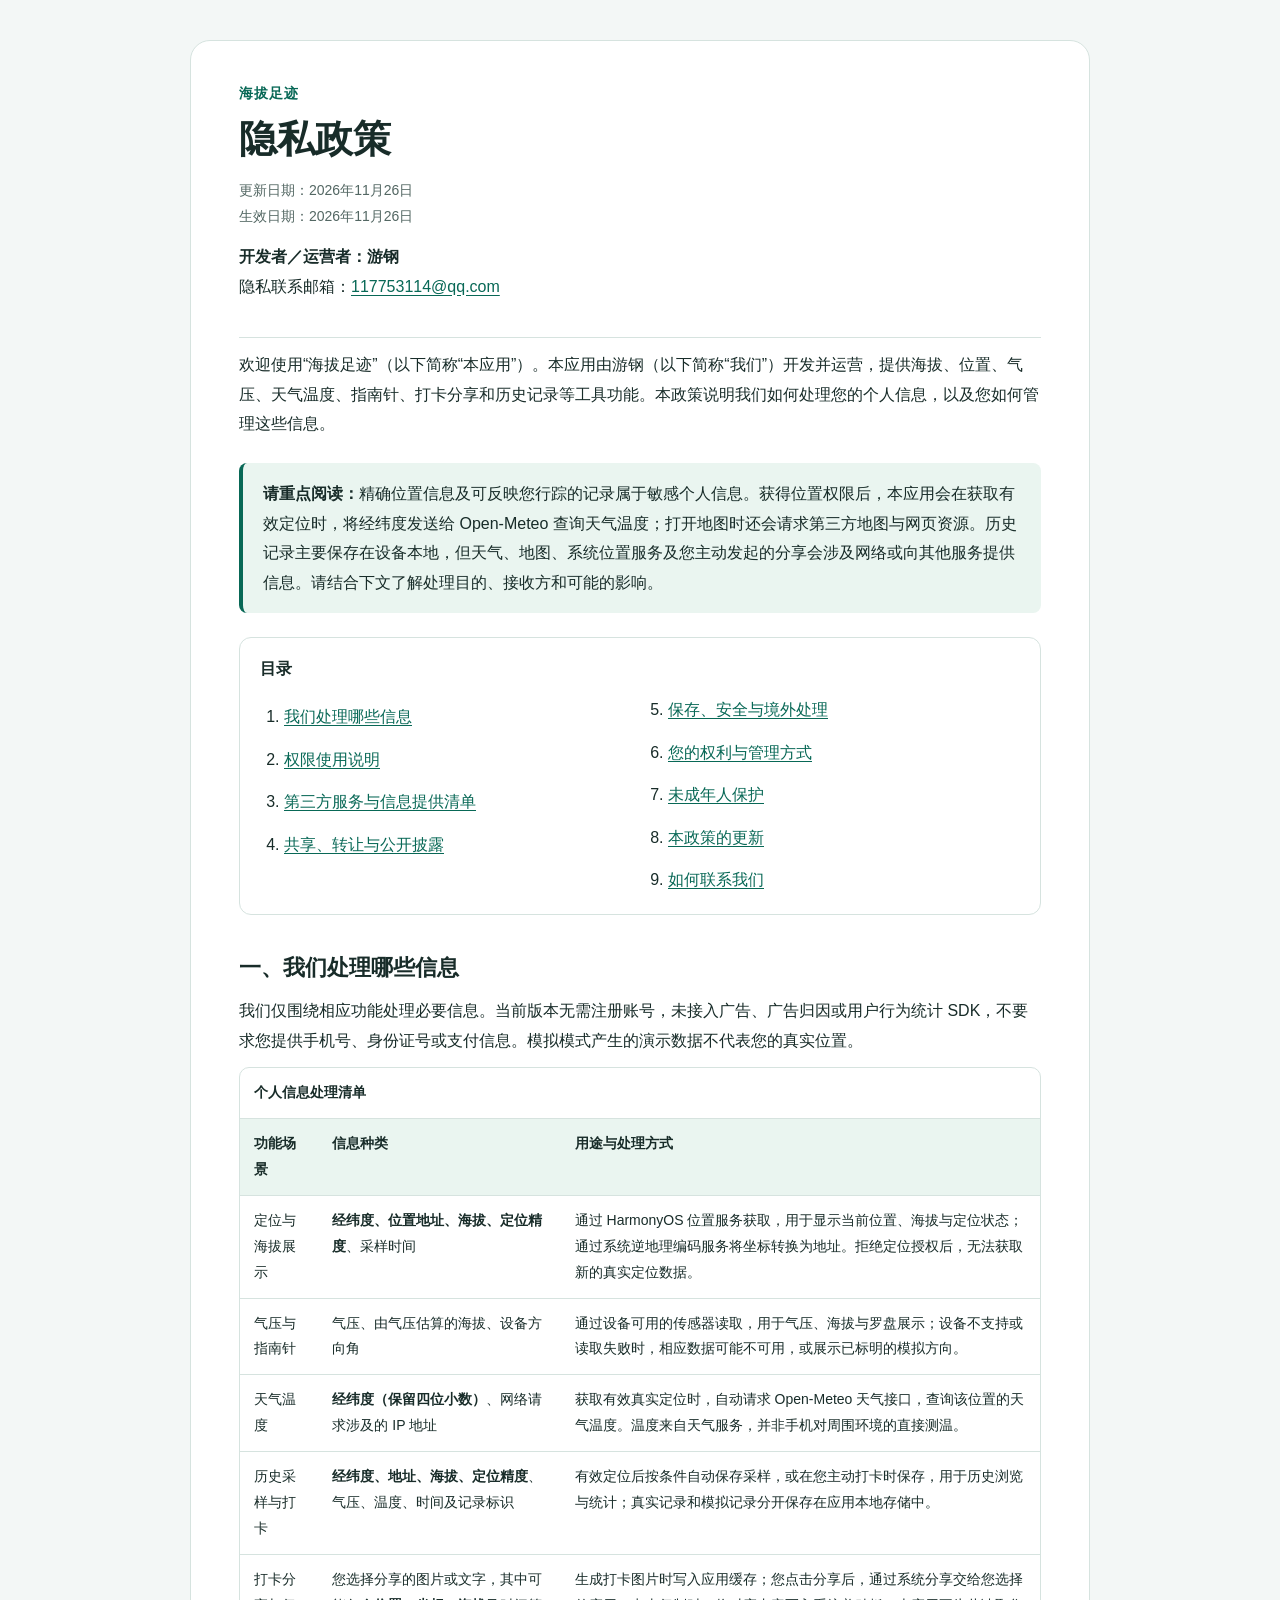
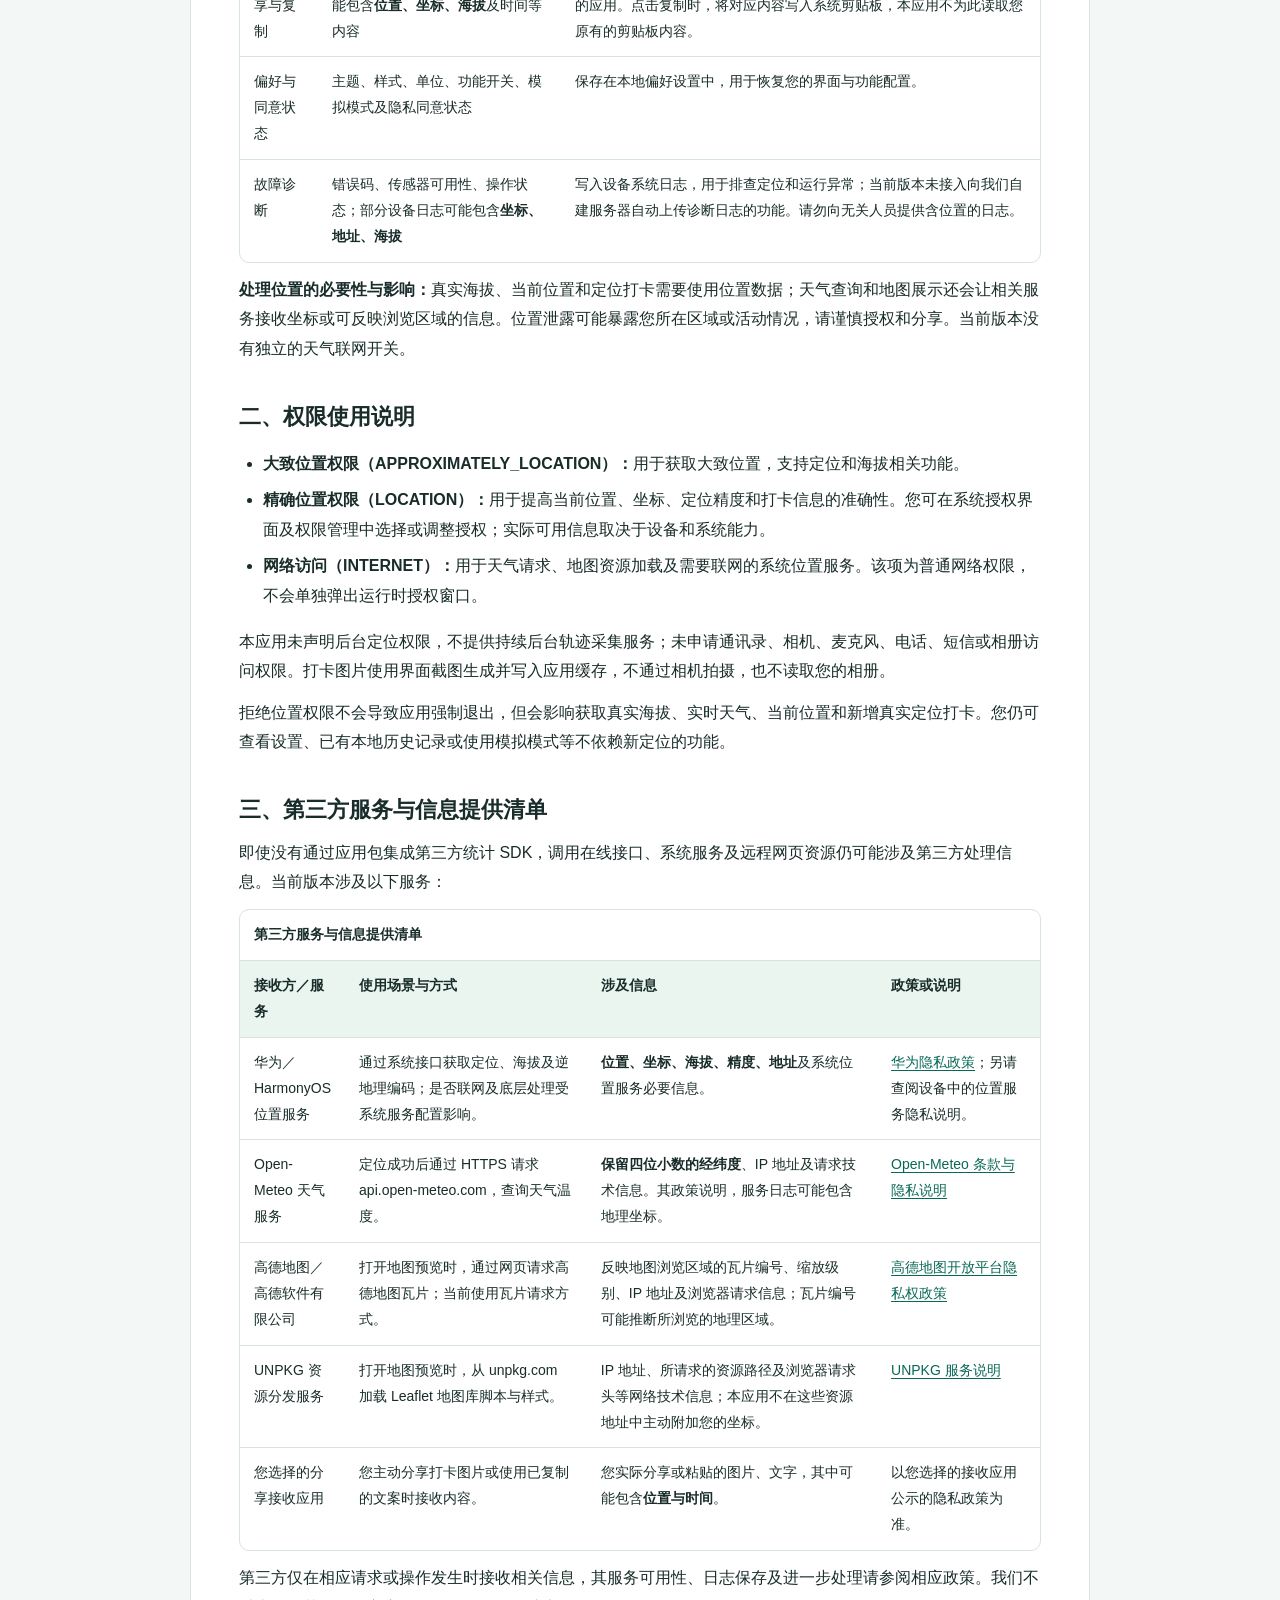
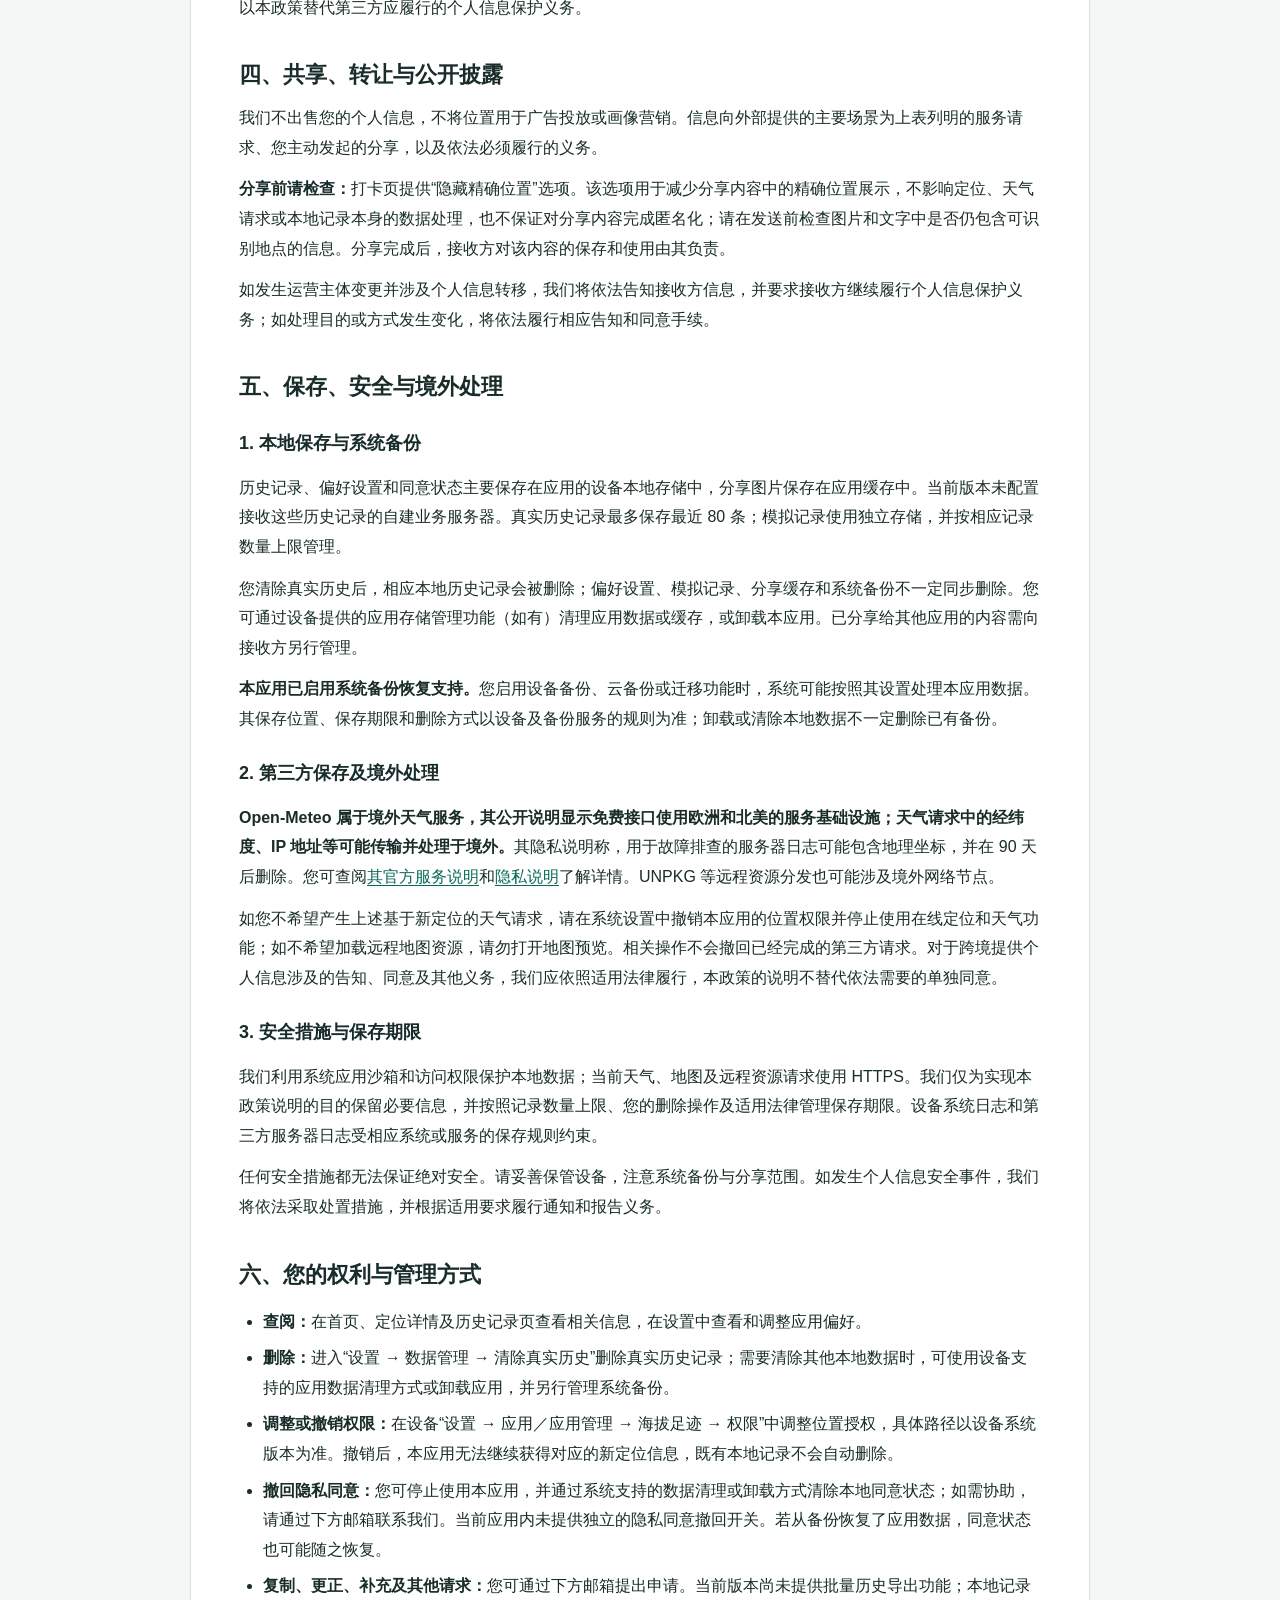
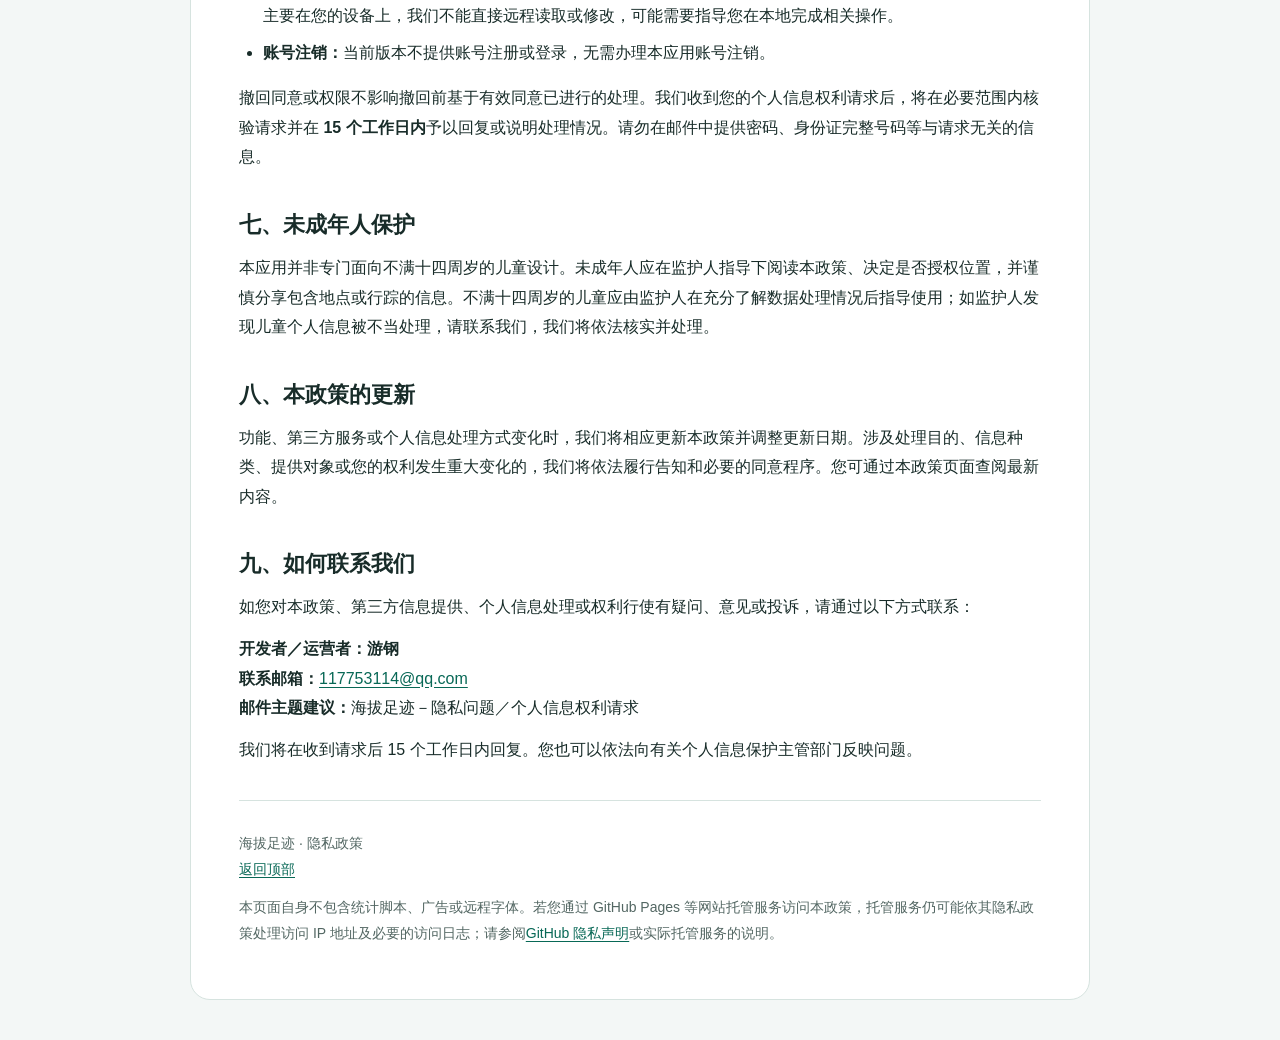
==== AltitudeFootprints-privacy.html @ 861c89dc "add" ====
<!doctype html>
<html lang="zh-CN">
<head>
  <meta charset="utf-8">
  <meta name="viewport" content="width=device-width, initial-scale=1">
  <meta name="color-scheme" content="light dark">
  <meta name="description" content="海拔足迹隐私政策：了解位置、传感器、本地历史记录、天气与地图服务的数据处理方式，以及您的个人信息权利。">
  <title>海拔足迹 · 隐私政策</title>
  <style>
    :root {
      color-scheme: light dark;
      --background: #f3f7f6;
      --surface: #ffffff;
      --text: #182c29;
      --muted: #536763;
      --accent: #086856;
      --line: #d6e3df;
      --notice: #eaf5f0;
    }
    * { box-sizing: border-box; }
    html { scroll-behavior: smooth; scroll-padding-top: 24px; }
    body {
      margin: 0;
      background: var(--background);
      color: var(--text);
      font-family: -apple-system, BlinkMacSystemFont, "Segoe UI", "PingFang SC", "Hiragino Sans GB", "Microsoft YaHei", sans-serif;
      font-size: 16px;
      line-height: 1.85;
      overflow-wrap: anywhere;
    }
    main { max-width: 900px; margin: 40px auto; padding: 40px 48px; background: var(--surface); border: 1px solid var(--line); border-radius: 20px; }
    header { padding-bottom: 24px; border-bottom: 1px solid var(--line); }
    .eyebrow { margin: 0 0 8px; color: var(--accent); font-size: 14px; font-weight: 700; letter-spacing: .08em; }
    h1 { margin: 0 0 14px; font-size: clamp(28px, 5vw, 38px); line-height: 1.3; }
    h2 { margin: 36px 0 12px; font-size: 22px; line-height: 1.5; }
    h3 { margin: 24px 0 8px; font-size: 18px; }
    p { margin: 12px 0; }
    .meta, footer { color: var(--muted); font-size: 14px; }
    .notice { margin: 24px 0; padding: 16px 20px; background: var(--notice); border-left: 4px solid var(--accent); border-radius: 8px; }
    a { color: var(--accent); text-underline-offset: 3px; }
    a:hover { text-decoration-thickness: 2px; }
    a:focus-visible { outline: 3px solid var(--accent); outline-offset: 4px; border-radius: 2px; }
    nav { margin: 24px 0; padding: 16px 20px; border: 1px solid var(--line); border-radius: 12px; }
    nav ol { margin: 8px 0 0; padding-left: 24px; columns: 2; column-gap: 32px; }
    nav li { break-inside: avoid; padding: 3px 0; }
    ul, ol { padding-left: 24px; }
    li { margin: 7px 0; }
    .table-wrap { overflow-x: auto; border: 1px solid var(--line); border-radius: 10px; }
    table { border-collapse: collapse; width: 100%; min-width: 610px; font-size: 14px; }
    caption { text-align: left; padding: 12px 14px; font-weight: 700; }
    th, td { text-align: left; vertical-align: top; padding: 12px 14px; border-top: 1px solid var(--line); }
    th { background: var(--notice); font-weight: 700; }
    footer { margin-top: 36px; padding-top: 18px; border-top: 1px solid var(--line); }
    @media (max-width: 640px) {
      main { margin: 0; padding: 28px 20px; border: 0; border-radius: 0; }
      nav ol { columns: 1; }
      h2 { font-size: 20px; }
    }
    @media (prefers-color-scheme: dark) {
      :root { --background: #101a18; --surface: #172420; --text: #e3eee9; --muted: #b0c4bb; --accent: #8cddc0; --line: #354a41; --notice: #20382e; }
    }
    @media (prefers-reduced-motion: reduce) { html { scroll-behavior: auto; } }
    @media print {
      main { max-width: none; margin: 0; padding: 0; border: 0; }
      nav { display: none; }
      .table-wrap { overflow: visible; }
      table { min-width: 0; }
      h2, h3 { break-after: avoid; }
      tr { break-inside: avoid; }
    }
  </style>
</head>
<body>
  <main>
    <header>
      <p class="eyebrow">海拔足迹</p>
      <h1>隐私政策</h1>
      <p class="meta">更新日期：<time datetime="2026-11-26">2026年11月26日</time><br>生效日期：<time datetime="2026-11-26">2026年11月26日</time></p>
      <p><strong>开发者／运营者：游钢</strong><br>隐私联系邮箱：<a href="mailto:117753114@qq.com">117753114@qq.com</a></p>
    </header>

    <p>欢迎使用“海拔足迹”（以下简称“本应用”）。本应用由游钢（以下简称“我们”）开发并运营，提供海拔、位置、气压、天气温度、指南针、打卡分享和历史记录等工具功能。本政策说明我们如何处理您的个人信息，以及您如何管理这些信息。</p>
    <div class="notice">
      <strong>请重点阅读：</strong>精确位置信息及可反映您行踪的记录属于敏感个人信息。获得位置权限后，本应用会在获取有效定位时，将经纬度发送给 Open-Meteo 查询天气温度；打开地图时还会请求第三方地图与网页资源。历史记录主要保存在设备本地，但天气、地图、系统位置服务及您主动发起的分享会涉及网络或向其他服务提供信息。请结合下文了解处理目的、接收方和可能的影响。
    </div>

    <nav aria-label="隐私政策目录">
      <strong>目录</strong>
      <ol>
        <li><a href="#collection">我们处理哪些信息</a></li>
        <li><a href="#permissions">权限使用说明</a></li>
        <li><a href="#third-parties">第三方服务与信息提供清单</a></li>
        <li><a href="#sharing">共享、转让与公开披露</a></li>
        <li><a href="#storage">保存、安全与境外处理</a></li>
        <li><a href="#rights">您的权利与管理方式</a></li>
        <li><a href="#children">未成年人保护</a></li>
        <li><a href="#updates">本政策的更新</a></li>
        <li><a href="#contact">如何联系我们</a></li>
      </ol>
    </nav>

    <section id="collection" aria-labelledby="collection-title">
      <h2 id="collection-title">一、我们处理哪些信息</h2>
      <p>我们仅围绕相应功能处理必要信息。当前版本无需注册账号，未接入广告、广告归因或用户行为统计 SDK，不要求您提供手机号、身份证号或支付信息。模拟模式产生的演示数据不代表您的真实位置。</p>
      <div class="table-wrap" role="region" aria-label="个人信息处理清单，可横向滚动" tabindex="0">
        <table>
          <caption>个人信息处理清单</caption>
          <thead><tr><th scope="col">功能场景</th><th scope="col">信息种类</th><th scope="col">用途与处理方式</th></tr></thead>
          <tbody>
            <tr><td>定位与海拔展示</td><td><strong>经纬度、位置地址、海拔、定位精度</strong>、采样时间</td><td>通过 HarmonyOS 位置服务获取，用于显示当前位置、海拔与定位状态；通过系统逆地理编码服务将坐标转换为地址。拒绝定位授权后，无法获取新的真实定位数据。</td></tr>
            <tr><td>气压与指南针</td><td>气压、由气压估算的海拔、设备方向角</td><td>通过设备可用的传感器读取，用于气压、海拔与罗盘展示；设备不支持或读取失败时，相应数据可能不可用，或展示已标明的模拟方向。</td></tr>
            <tr><td>天气温度</td><td><strong>经纬度（保留四位小数）</strong>、网络请求涉及的 IP 地址</td><td>获取有效真实定位时，自动请求 Open-Meteo 天气接口，查询该位置的天气温度。温度来自天气服务，并非手机对周围环境的直接测温。</td></tr>
            <tr><td>历史采样与打卡</td><td><strong>经纬度、地址、海拔、定位精度</strong>、气压、温度、时间及记录标识</td><td>有效定位后按条件自动保存采样，或在您主动打卡时保存，用于历史浏览与统计；真实记录和模拟记录分开保存在应用本地存储中。</td></tr>
            <tr><td>打卡分享与复制</td><td>您选择分享的图片或文字，其中可能包含<strong>位置、坐标、海拔</strong>及时间等内容</td><td>生成打卡图片时写入应用缓存；您点击分享后，通过系统分享交给您选择的应用。点击复制时，将对应内容写入系统剪贴板，本应用不为此读取您原有的剪贴板内容。</td></tr>
            <tr><td>偏好与同意状态</td><td>主题、样式、单位、功能开关、模拟模式及隐私同意状态</td><td>保存在本地偏好设置中，用于恢复您的界面与功能配置。</td></tr>
            <tr><td>故障诊断</td><td>错误码、传感器可用性、操作状态；部分设备日志可能包含<strong>坐标、地址、海拔</strong></td><td>写入设备系统日志，用于排查定位和运行异常；当前版本未接入向我们自建服务器自动上传诊断日志的功能。请勿向无关人员提供含位置的日志。</td></tr>
          </tbody>
        </table>
      </div>
      <p><strong>处理位置的必要性与影响：</strong>真实海拔、当前位置和定位打卡需要使用位置数据；天气查询和地图展示还会让相关服务接收坐标或可反映浏览区域的信息。位置泄露可能暴露您所在区域或活动情况，请谨慎授权和分享。当前版本没有独立的天气联网开关。</p>
    </section>

    <section id="permissions" aria-labelledby="permissions-title">
      <h2 id="permissions-title">二、权限使用说明</h2>
      <ul>
        <li><strong>大致位置权限（APPROXIMATELY_LOCATION）：</strong>用于获取大致位置，支持定位和海拔相关功能。</li>
        <li><strong>精确位置权限（LOCATION）：</strong>用于提高当前位置、坐标、定位精度和打卡信息的准确性。您可在系统授权界面及权限管理中选择或调整授权；实际可用信息取决于设备和系统能力。</li>
        <li><strong>网络访问（INTERNET）：</strong>用于天气请求、地图资源加载及需要联网的系统位置服务。该项为普通网络权限，不会单独弹出运行时授权窗口。</li>
      </ul>
      <p>本应用未声明后台定位权限，不提供持续后台轨迹采集服务；未申请通讯录、相机、麦克风、电话、短信或相册访问权限。打卡图片使用界面截图生成并写入应用缓存，不通过相机拍摄，也不读取您的相册。</p>
      <p>拒绝位置权限不会导致应用强制退出，但会影响获取真实海拔、实时天气、当前位置和新增真实定位打卡。您仍可查看设置、已有本地历史记录或使用模拟模式等不依赖新定位的功能。</p>
    </section>

    <section id="third-parties" aria-labelledby="third-parties-title">
      <h2 id="third-parties-title">三、第三方服务与信息提供清单</h2>
      <p>即使没有通过应用包集成第三方统计 SDK，调用在线接口、系统服务及远程网页资源仍可能涉及第三方处理信息。当前版本涉及以下服务：</p>
      <div class="table-wrap" role="region" aria-label="第三方服务清单，可横向滚动" tabindex="0">
        <table>
          <caption>第三方服务与信息提供清单</caption>
          <thead><tr><th scope="col">接收方／服务</th><th scope="col">使用场景与方式</th><th scope="col">涉及信息</th><th scope="col">政策或说明</th></tr></thead>
          <tbody>
            <tr><td>华为／HarmonyOS 位置服务</td><td>通过系统接口获取定位、海拔及逆地理编码；是否联网及底层处理受系统服务配置影响。</td><td><strong>位置、坐标、海拔、精度、地址</strong>及系统位置服务必要信息。</td><td><a href="https://consumer.huawei.com/cn/privacy/privacy-policy/" rel="noopener noreferrer">华为隐私政策</a>；另请查阅设备中的位置服务隐私说明。</td></tr>
            <tr><td>Open-Meteo 天气服务</td><td>定位成功后通过 HTTPS 请求 api.open-meteo.com，查询天气温度。</td><td><strong>保留四位小数的经纬度</strong>、IP 地址及请求技术信息。其政策说明，服务日志可能包含地理坐标。</td><td><a href="https://open-meteo.com/en/terms" rel="noopener noreferrer">Open-Meteo 条款与隐私说明</a></td></tr>
            <tr><td>高德地图／高德软件有限公司</td><td>打开地图预览时，通过网页请求高德地图瓦片；当前使用瓦片请求方式。</td><td>反映地图浏览区域的瓦片编号、缩放级别、IP 地址及浏览器请求信息；瓦片编号可能推断所浏览的地理区域。</td><td><a href="https://lbs.amap.com/pages/privacy/" rel="noopener noreferrer">高德地图开放平台隐私权政策</a></td></tr>
            <tr><td>UNPKG 资源分发服务</td><td>打开地图预览时，从 unpkg.com 加载 Leaflet 地图库脚本与样式。</td><td>IP 地址、所请求的资源路径及浏览器请求头等网络技术信息；本应用不在这些资源地址中主动附加您的坐标。</td><td><a href="https://unpkg.com/" rel="noopener noreferrer">UNPKG 服务说明</a></td></tr>
            <tr><td>您选择的分享接收应用</td><td>您主动分享打卡图片或使用已复制的文案时接收内容。</td><td>您实际分享或粘贴的图片、文字，其中可能包含<strong>位置与时间</strong>。</td><td>以您选择的接收应用公示的隐私政策为准。</td></tr>
          </tbody>
        </table>
      </div>
      <p>第三方仅在相应请求或操作发生时接收相关信息，其服务可用性、日志保存及进一步处理请参阅相应政策。我们不以本政策替代第三方应履行的个人信息保护义务。</p>
    </section>

    <section id="sharing" aria-labelledby="sharing-title">
      <h2 id="sharing-title">四、共享、转让与公开披露</h2>
      <p>我们不出售您的个人信息，不将位置用于广告投放或画像营销。信息向外部提供的主要场景为上表列明的服务请求、您主动发起的分享，以及依法必须履行的义务。</p>
      <p><strong>分享前请检查：</strong>打卡页提供“隐藏精确位置”选项。该选项用于减少分享内容中的精确位置展示，不影响定位、天气请求或本地记录本身的数据处理，也不保证对分享内容完成匿名化；请在发送前检查图片和文字中是否仍包含可识别地点的信息。分享完成后，接收方对该内容的保存和使用由其负责。</p>
      <p>如发生运营主体变更并涉及个人信息转移，我们将依法告知接收方信息，并要求接收方继续履行个人信息保护义务；如处理目的或方式发生变化，将依法履行相应告知和同意手续。</p>
    </section>

    <section id="storage" aria-labelledby="storage-title">
      <h2 id="storage-title">五、保存、安全与境外处理</h2>
      <h3>1. 本地保存与系统备份</h3>
      <p>历史记录、偏好设置和同意状态主要保存在应用的设备本地存储中，分享图片保存在应用缓存中。当前版本未配置接收这些历史记录的自建业务服务器。真实历史记录最多保存最近 80 条；模拟记录使用独立存储，并按相应记录数量上限管理。</p>
      <p>您清除真实历史后，相应本地历史记录会被删除；偏好设置、模拟记录、分享缓存和系统备份不一定同步删除。您可通过设备提供的应用存储管理功能（如有）清理应用数据或缓存，或卸载本应用。已分享给其他应用的内容需向接收方另行管理。</p>
      <p><strong>本应用已启用系统备份恢复支持。</strong>您启用设备备份、云备份或迁移功能时，系统可能按照其设置处理本应用数据。其保存位置、保存期限和删除方式以设备及备份服务的规则为准；卸载或清除本地数据不一定删除已有备份。</p>
      <h3>2. 第三方保存及境外处理</h3>
      <p><strong>Open-Meteo 属于境外天气服务，其公开说明显示免费接口使用欧洲和北美的服务基础设施；天气请求中的经纬度、IP 地址等可能传输并处理于境外。</strong>其隐私说明称，用于故障排查的服务器日志可能包含地理坐标，并在 90 天后删除。您可查阅<a href="https://github.com/open-meteo/open-meteo" rel="noopener noreferrer">其官方服务说明</a>和<a href="https://open-meteo.com/en/terms" rel="noopener noreferrer">隐私说明</a>了解详情。UNPKG 等远程资源分发也可能涉及境外网络节点。</p>
      <p>如您不希望产生上述基于新定位的天气请求，请在系统设置中撤销本应用的位置权限并停止使用在线定位和天气功能；如不希望加载远程地图资源，请勿打开地图预览。相关操作不会撤回已经完成的第三方请求。对于跨境提供个人信息涉及的告知、同意及其他义务，我们应依照适用法律履行，本政策的说明不替代依法需要的单独同意。</p>
      <h3>3. 安全措施与保存期限</h3>
      <p>我们利用系统应用沙箱和访问权限保护本地数据；当前天气、地图及远程资源请求使用 HTTPS。我们仅为实现本政策说明的目的保留必要信息，并按照记录数量上限、您的删除操作及适用法律管理保存期限。设备系统日志和第三方服务器日志受相应系统或服务的保存规则约束。</p>
      <p>任何安全措施都无法保证绝对安全。请妥善保管设备，注意系统备份与分享范围。如发生个人信息安全事件，我们将依法采取处置措施，并根据适用要求履行通知和报告义务。</p>
    </section>

    <section id="rights" aria-labelledby="rights-title">
      <h2 id="rights-title">六、您的权利与管理方式</h2>
      <ul>
        <li><strong>查阅：</strong>在首页、定位详情及历史记录页查看相关信息，在设置中查看和调整应用偏好。</li>
        <li><strong>删除：</strong>进入“设置 → 数据管理 → 清除真实历史”删除真实历史记录；需要清除其他本地数据时，可使用设备支持的应用数据清理方式或卸载应用，并另行管理系统备份。</li>
        <li><strong>调整或撤销权限：</strong>在设备“设置 → 应用／应用管理 → 海拔足迹 → 权限”中调整位置授权，具体路径以设备系统版本为准。撤销后，本应用无法继续获得对应的新定位信息，既有本地记录不会自动删除。</li>
        <li><strong>撤回隐私同意：</strong>您可停止使用本应用，并通过系统支持的数据清理或卸载方式清除本地同意状态；如需协助，请通过下方邮箱联系我们。当前应用内未提供独立的隐私同意撤回开关。若从备份恢复了应用数据，同意状态也可能随之恢复。</li>
        <li><strong>复制、更正、补充及其他请求：</strong>您可通过下方邮箱提出申请。当前版本尚未提供批量历史导出功能；本地记录主要在您的设备上，我们不能直接远程读取或修改，可能需要指导您在本地完成相关操作。</li>
        <li><strong>账号注销：</strong>当前版本不提供账号注册或登录，无需办理本应用账号注销。</li>
      </ul>
      <p>撤回同意或权限不影响撤回前基于有效同意已进行的处理。我们收到您的个人信息权利请求后，将在必要范围内核验请求并在 <strong>15 个工作日内</strong>予以回复或说明处理情况。请勿在邮件中提供密码、身份证完整号码等与请求无关的信息。</p>
    </section>

    <section id="children" aria-labelledby="children-title">
      <h2 id="children-title">七、未成年人保护</h2>
      <p>本应用并非专门面向不满十四周岁的儿童设计。未成年人应在监护人指导下阅读本政策、决定是否授权位置，并谨慎分享包含地点或行踪的信息。不满十四周岁的儿童应由监护人在充分了解数据处理情况后指导使用；如监护人发现儿童个人信息被不当处理，请联系我们，我们将依法核实并处理。</p>
    </section>

    <section id="updates" aria-labelledby="updates-title">
      <h2 id="updates-title">八、本政策的更新</h2>
      <p>功能、第三方服务或个人信息处理方式变化时，我们将相应更新本政策并调整更新日期。涉及处理目的、信息种类、提供对象或您的权利发生重大变化的，我们将依法履行告知和必要的同意程序。您可通过本政策页面查阅最新内容。</p>
    </section>

    <section id="contact" aria-labelledby="contact-title">
      <h2 id="contact-title">九、如何联系我们</h2>
      <p>如您对本政策、第三方信息提供、个人信息处理或权利行使有疑问、意见或投诉，请通过以下方式联系：</p>
      <p><strong>开发者／运营者：游钢</strong><br><strong>联系邮箱：</strong><a href="mailto:117753114@qq.com">117753114@qq.com</a><br><strong>邮件主题建议：</strong>海拔足迹－隐私问题／个人信息权利请求</p>
      <p>我们将在收到请求后 15 个工作日内回复。您也可以依法向有关个人信息保护主管部门反映问题。</p>
    </section>

    <footer>
      <p>海拔足迹 · 隐私政策<br><a href="#">返回顶部</a></p>
      <p>本页面自身不包含统计脚本、广告或远程字体。若您通过 GitHub Pages 等网站托管服务访问本政策，托管服务仍可能依其隐私政策处理访问 IP 地址及必要的访问日志；请参阅<a href="https://docs.github.com/en/site-policy/privacy-policies/github-general-privacy-statement" rel="noopener noreferrer">GitHub 隐私声明</a>或实际托管服务的说明。</p>
    </footer>
  </main>
</body>
</html>
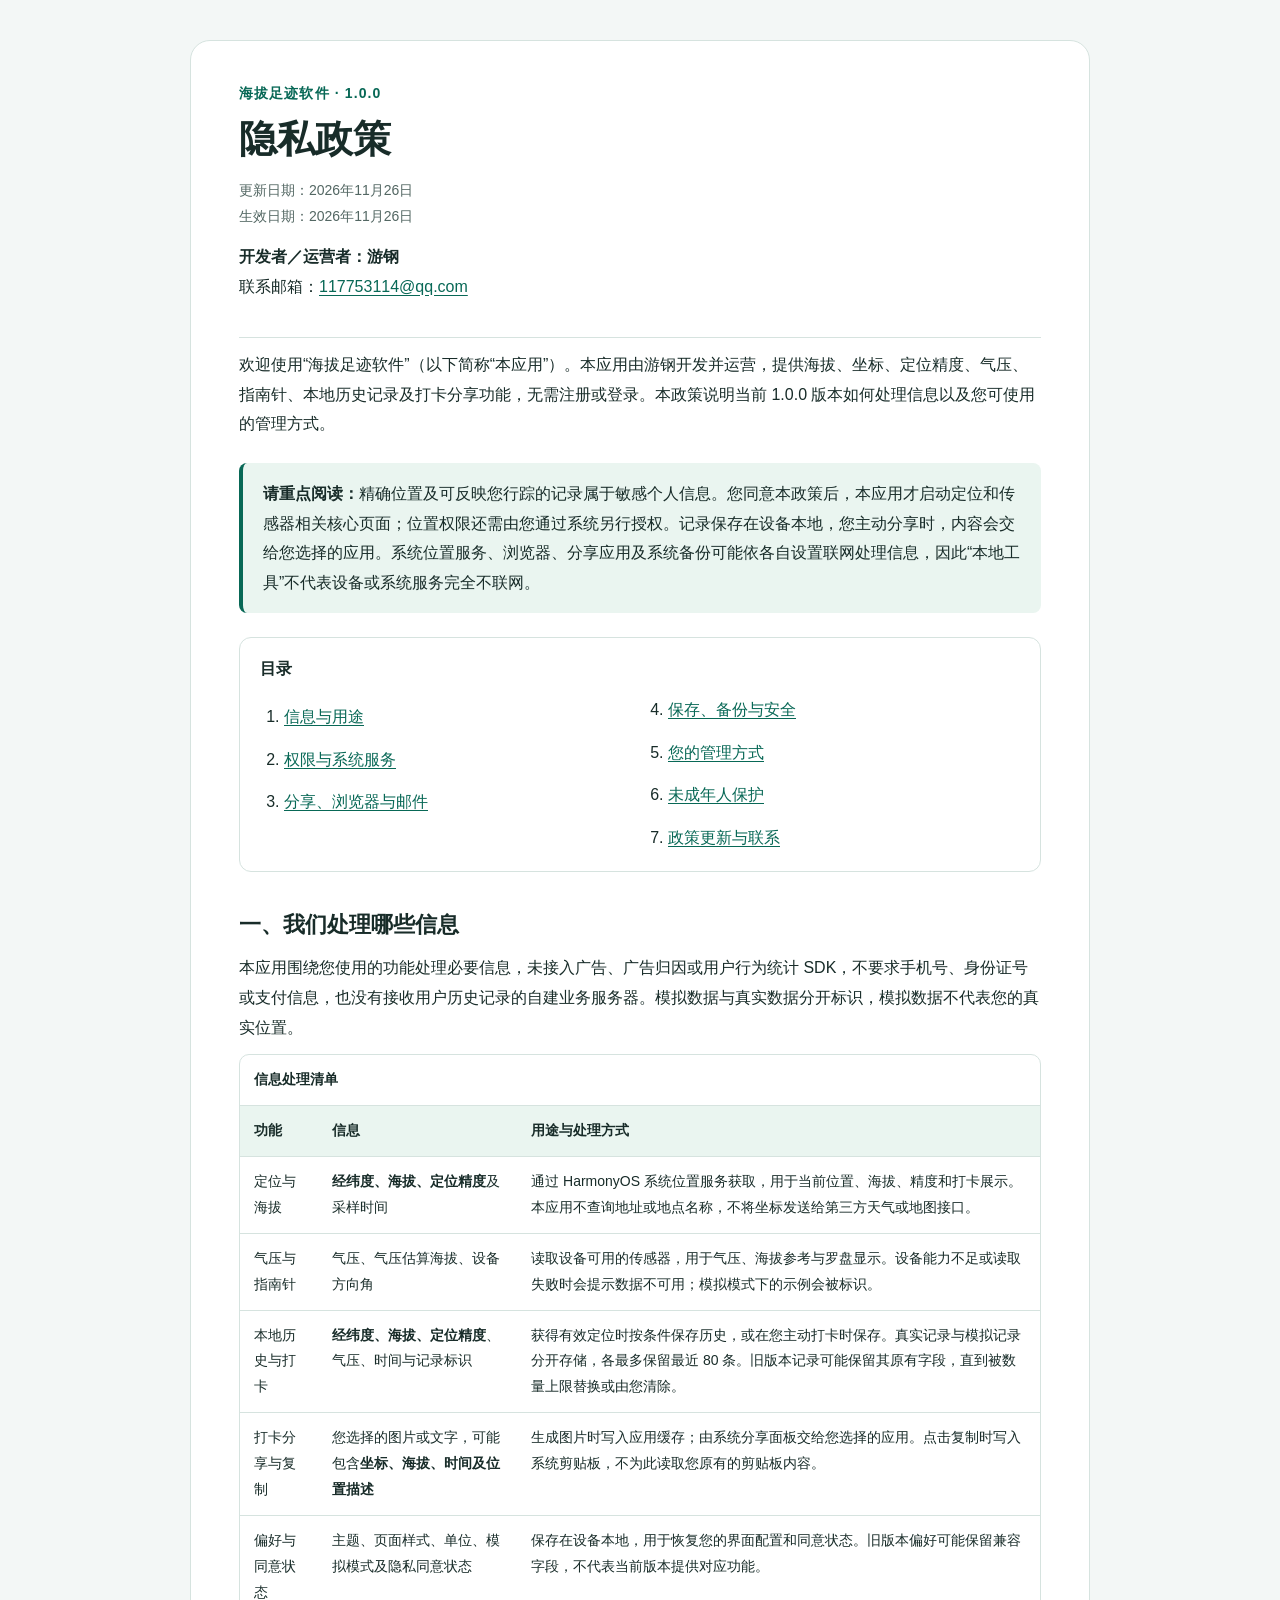
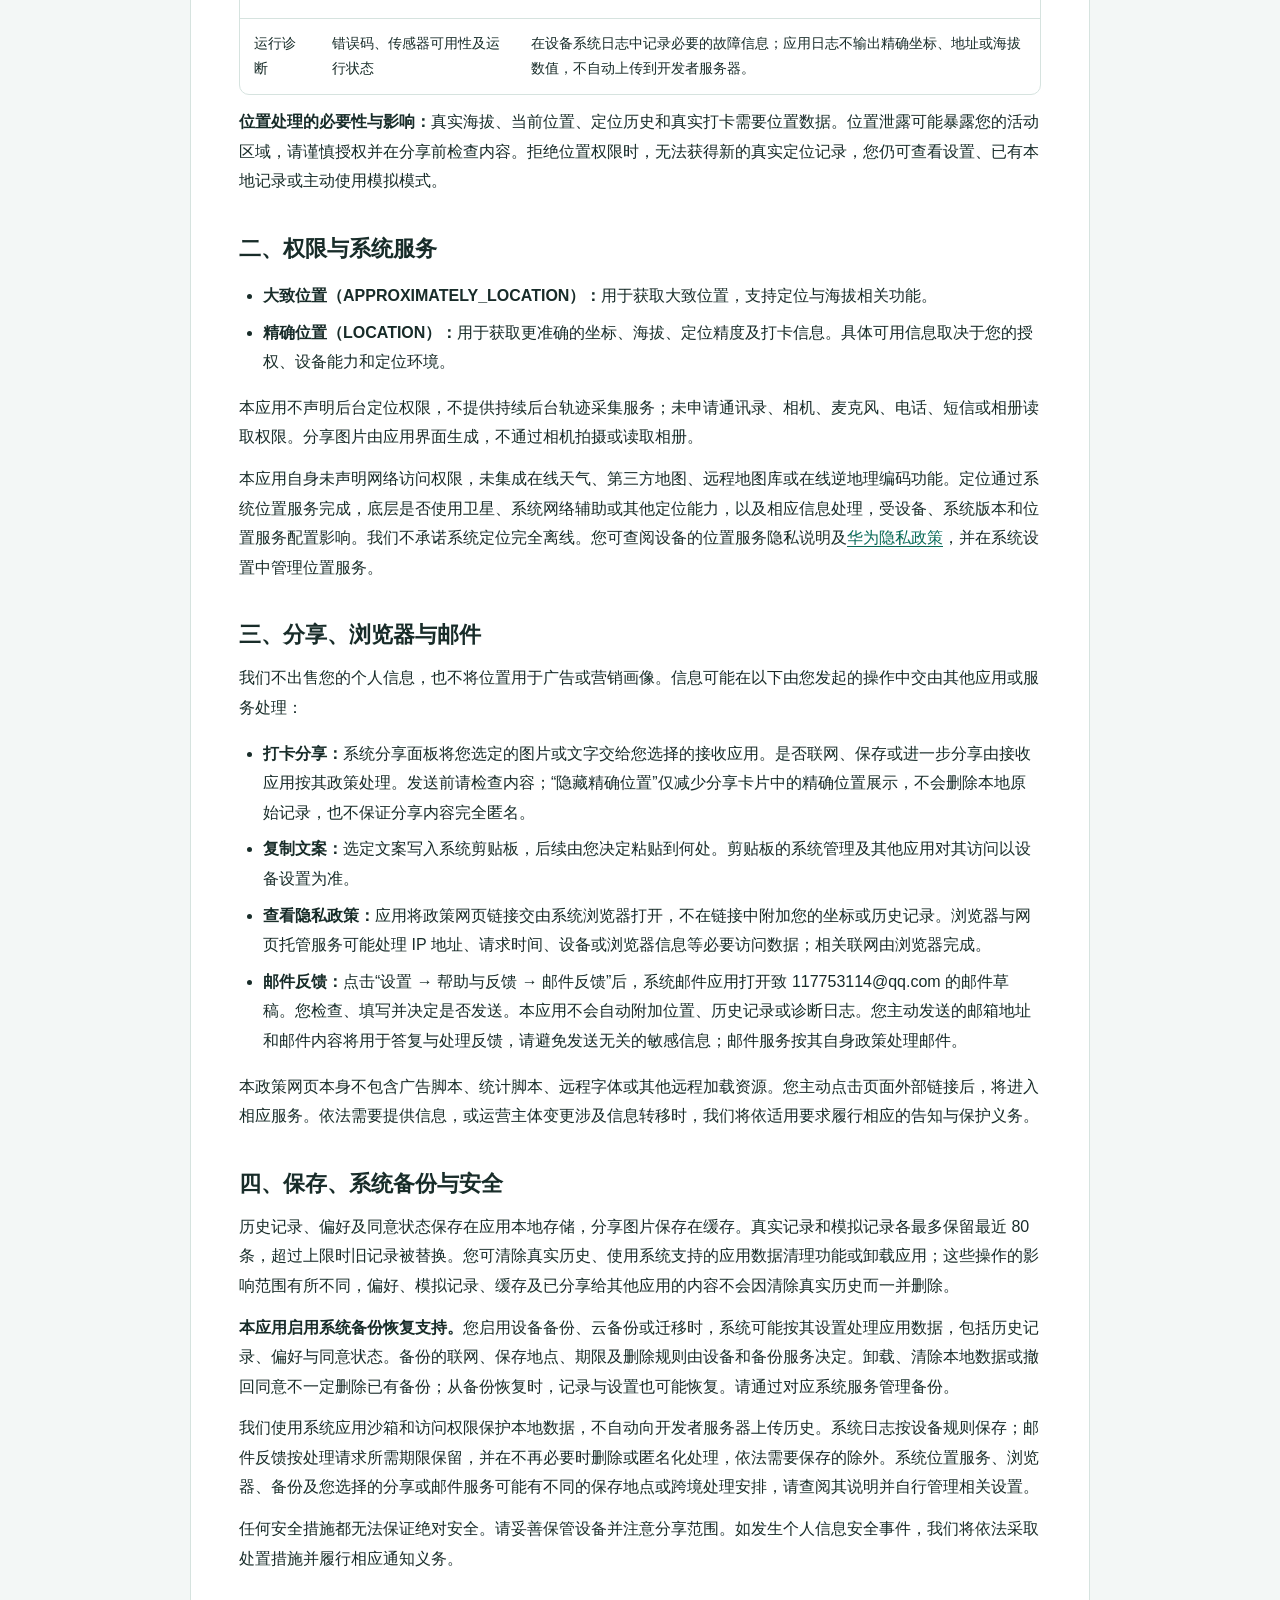
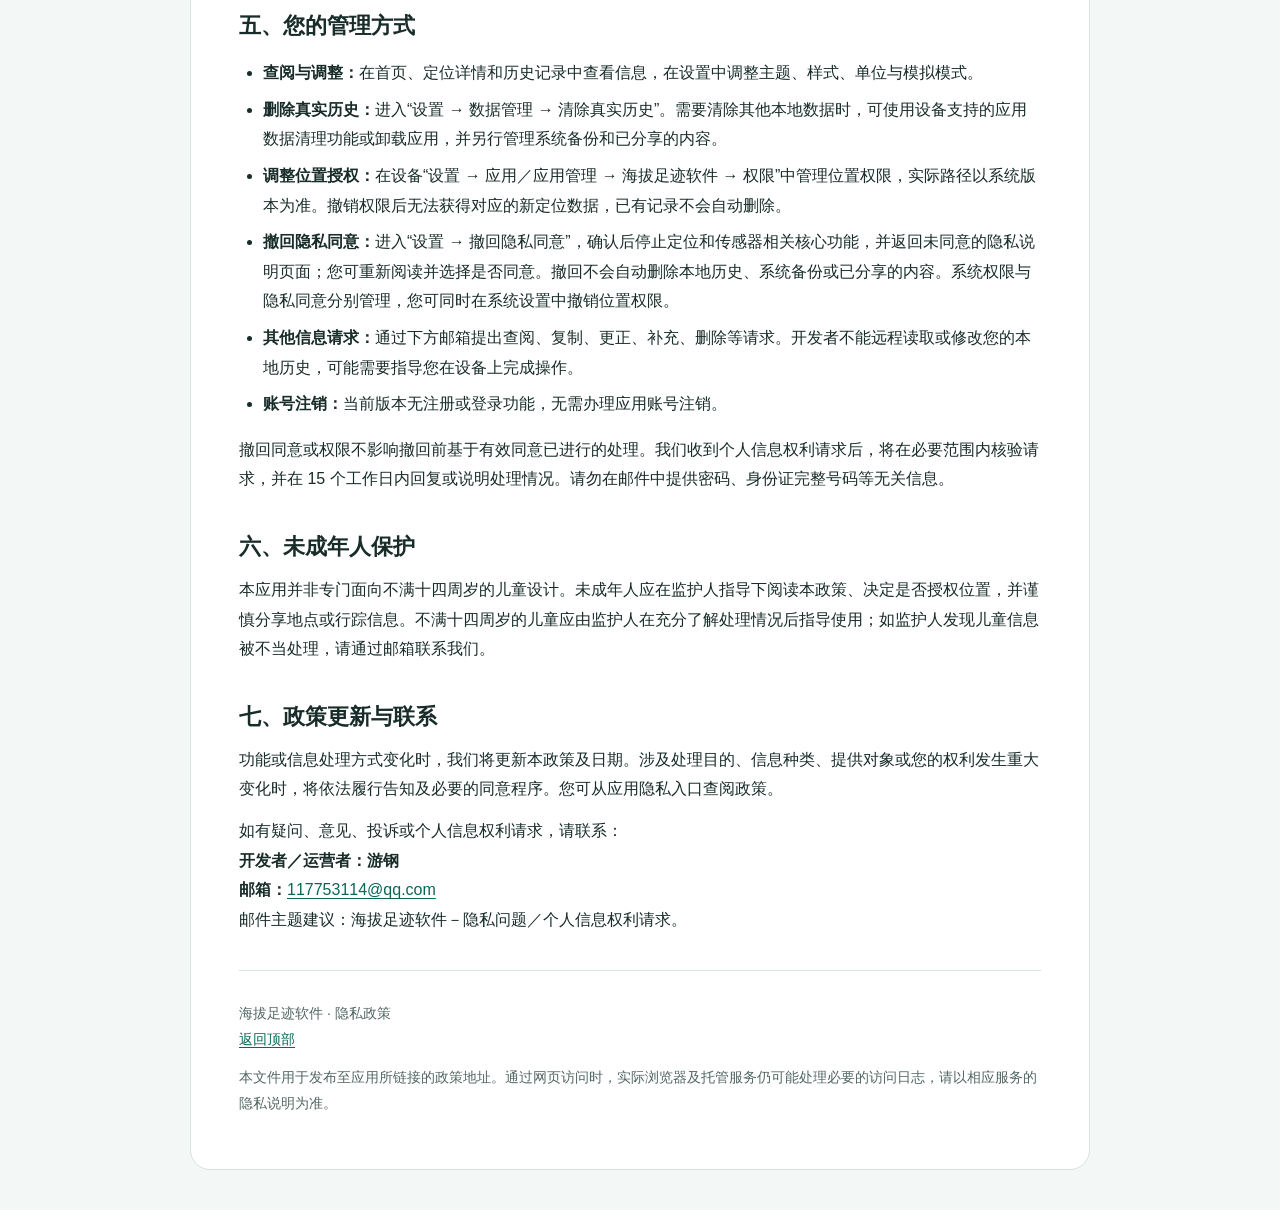
==== commit ed707653: "Update Altitude Footprints privacy policy for local-only release" ====
--- a/AltitudeFootprints-privacy.html
+++ b/AltitudeFootprints-privacy.html
@@ -4,8 +4,8 @@
   <meta charset="utf-8">
   <meta name="viewport" content="width=device-width, initial-scale=1">
   <meta name="color-scheme" content="light dark">
-  <meta name="description" content="海拔足迹隐私政策：了解位置、传感器、本地历史记录、天气与地图服务的数据处理方式，以及您的个人信息权利。">
-  <title>海拔足迹 · 隐私政策</title>
+  <meta name="description" content="海拔足迹软件隐私政策：了解系统定位、传感器、本地记录、主动分享、系统备份及隐私同意管理。">
+  <title>海拔足迹软件 · 隐私政策</title>
   <style>
     :root {
       color-scheme: light dark;
@@ -73,137 +73,107 @@
 <body>
   <main>
     <header>
-      <p class="eyebrow">海拔足迹</p>
+      <p class="eyebrow">海拔足迹软件 · 1.0.0</p>
       <h1>隐私政策</h1>
       <p class="meta">更新日期：<time datetime="2026-11-26">2026年11月26日</time><br>生效日期：<time datetime="2026-11-26">2026年11月26日</time></p>
-      <p><strong>开发者／运营者：游钢</strong><br>隐私联系邮箱：<a href="mailto:117753114@qq.com">117753114@qq.com</a></p>
+      <p><strong>开发者／运营者：游钢</strong><br>联系邮箱：<a href="mailto:117753114@qq.com">117753114@qq.com</a></p>
     </header>
 
-    <p>欢迎使用“海拔足迹”（以下简称“本应用”）。本应用由游钢（以下简称“我们”）开发并运营，提供海拔、位置、气压、天气温度、指南针、打卡分享和历史记录等工具功能。本政策说明我们如何处理您的个人信息，以及您如何管理这些信息。</p>
+    <p>欢迎使用“海拔足迹软件”（以下简称“本应用”）。本应用由游钢开发并运营，提供海拔、坐标、定位精度、气压、指南针、本地历史记录及打卡分享功能，无需注册或登录。本政策说明当前 1.0.0 版本如何处理信息以及您可使用的管理方式。</p>
     <div class="notice">
-      <strong>请重点阅读：</strong>精确位置信息及可反映您行踪的记录属于敏感个人信息。获得位置权限后，本应用会在获取有效定位时，将经纬度发送给 Open-Meteo 查询天气温度；打开地图时还会请求第三方地图与网页资源。历史记录主要保存在设备本地，但天气、地图、系统位置服务及您主动发起的分享会涉及网络或向其他服务提供信息。请结合下文了解处理目的、接收方和可能的影响。
+      <strong>请重点阅读：</strong>精确位置及可反映您行踪的记录属于敏感个人信息。您同意本政策后，本应用才启动定位和传感器相关核心页面；位置权限还需由您通过系统另行授权。记录保存在设备本地，您主动分享时，内容会交给您选择的应用。系统位置服务、浏览器、分享应用及系统备份可能依各自设置联网处理信息，因此“本地工具”不代表设备或系统服务完全不联网。
     </div>
 
     <nav aria-label="隐私政策目录">
       <strong>目录</strong>
       <ol>
-        <li><a href="#collection">我们处理哪些信息</a></li>
-        <li><a href="#permissions">权限使用说明</a></li>
-        <li><a href="#third-parties">第三方服务与信息提供清单</a></li>
-        <li><a href="#sharing">共享、转让与公开披露</a></li>
-        <li><a href="#storage">保存、安全与境外处理</a></li>
-        <li><a href="#rights">您的权利与管理方式</a></li>
+        <li><a href="#collection">信息与用途</a></li>
+        <li><a href="#permissions">权限与系统服务</a></li>
+        <li><a href="#sharing">分享、浏览器与邮件</a></li>
+        <li><a href="#storage">保存、备份与安全</a></li>
+        <li><a href="#rights">您的管理方式</a></li>
         <li><a href="#children">未成年人保护</a></li>
-        <li><a href="#updates">本政策的更新</a></li>
-        <li><a href="#contact">如何联系我们</a></li>
+        <li><a href="#updates">政策更新与联系</a></li>
       </ol>
     </nav>
 
     <section id="collection" aria-labelledby="collection-title">
       <h2 id="collection-title">一、我们处理哪些信息</h2>
-      <p>我们仅围绕相应功能处理必要信息。当前版本无需注册账号，未接入广告、广告归因或用户行为统计 SDK，不要求您提供手机号、身份证号或支付信息。模拟模式产生的演示数据不代表您的真实位置。</p>
-      <div class="table-wrap" role="region" aria-label="个人信息处理清单，可横向滚动" tabindex="0">
+      <p>本应用围绕您使用的功能处理必要信息，未接入广告、广告归因或用户行为统计 SDK，不要求手机号、身份证号或支付信息，也没有接收用户历史记录的自建业务服务器。模拟数据与真实数据分开标识，模拟数据不代表您的真实位置。</p>
+      <div class="table-wrap" role="region" aria-label="信息处理清单，可横向滚动" tabindex="0">
         <table>
-          <caption>个人信息处理清单</caption>
-          <thead><tr><th scope="col">功能场景</th><th scope="col">信息种类</th><th scope="col">用途与处理方式</th></tr></thead>
+          <caption>信息处理清单</caption>
+          <thead><tr><th scope="col">功能</th><th scope="col">信息</th><th scope="col">用途与处理方式</th></tr></thead>
           <tbody>
-            <tr><td>定位与海拔展示</td><td><strong>经纬度、位置地址、海拔、定位精度</strong>、采样时间</td><td>通过 HarmonyOS 位置服务获取，用于显示当前位置、海拔与定位状态；通过系统逆地理编码服务将坐标转换为地址。拒绝定位授权后，无法获取新的真实定位数据。</td></tr>
-            <tr><td>气压与指南针</td><td>气压、由气压估算的海拔、设备方向角</td><td>通过设备可用的传感器读取，用于气压、海拔与罗盘展示；设备不支持或读取失败时，相应数据可能不可用，或展示已标明的模拟方向。</td></tr>
-            <tr><td>天气温度</td><td><strong>经纬度（保留四位小数）</strong>、网络请求涉及的 IP 地址</td><td>获取有效真实定位时，自动请求 Open-Meteo 天气接口，查询该位置的天气温度。温度来自天气服务，并非手机对周围环境的直接测温。</td></tr>
-            <tr><td>历史采样与打卡</td><td><strong>经纬度、地址、海拔、定位精度</strong>、气压、温度、时间及记录标识</td><td>有效定位后按条件自动保存采样，或在您主动打卡时保存，用于历史浏览与统计；真实记录和模拟记录分开保存在应用本地存储中。</td></tr>
-            <tr><td>打卡分享与复制</td><td>您选择分享的图片或文字，其中可能包含<strong>位置、坐标、海拔</strong>及时间等内容</td><td>生成打卡图片时写入应用缓存；您点击分享后，通过系统分享交给您选择的应用。点击复制时，将对应内容写入系统剪贴板，本应用不为此读取您原有的剪贴板内容。</td></tr>
-            <tr><td>偏好与同意状态</td><td>主题、样式、单位、功能开关、模拟模式及隐私同意状态</td><td>保存在本地偏好设置中，用于恢复您的界面与功能配置。</td></tr>
-            <tr><td>故障诊断</td><td>错误码、传感器可用性、操作状态；部分设备日志可能包含<strong>坐标、地址、海拔</strong></td><td>写入设备系统日志，用于排查定位和运行异常；当前版本未接入向我们自建服务器自动上传诊断日志的功能。请勿向无关人员提供含位置的日志。</td></tr>
+            <tr><td>定位与海拔</td><td><strong>经纬度、海拔、定位精度</strong>及采样时间</td><td>通过 HarmonyOS 系统位置服务获取，用于当前位置、海拔、精度和打卡展示。本应用不查询地址或地点名称，不将坐标发送给第三方天气或地图接口。</td></tr>
+            <tr><td>气压与指南针</td><td>气压、气压估算海拔、设备方向角</td><td>读取设备可用的传感器，用于气压、海拔参考与罗盘显示。设备能力不足或读取失败时会提示数据不可用；模拟模式下的示例会被标识。</td></tr>
+            <tr><td>本地历史与打卡</td><td><strong>经纬度、海拔、定位精度</strong>、气压、时间与记录标识</td><td>获得有效定位时按条件保存历史，或在您主动打卡时保存。真实记录与模拟记录分开存储，各最多保留最近 80 条。旧版本记录可能保留其原有字段，直到被数量上限替换或由您清除。</td></tr>
+            <tr><td>打卡分享与复制</td><td>您选择的图片或文字，可能包含<strong>坐标、海拔、时间及位置描述</strong></td><td>生成图片时写入应用缓存；由系统分享面板交给您选择的应用。点击复制时写入系统剪贴板，不为此读取您原有的剪贴板内容。</td></tr>
+            <tr><td>偏好与同意状态</td><td>主题、页面样式、单位、模拟模式及隐私同意状态</td><td>保存在设备本地，用于恢复您的界面配置和同意状态。旧版本偏好可能保留兼容字段，不代表当前版本提供对应功能。</td></tr>
+            <tr><td>运行诊断</td><td>错误码、传感器可用性及运行状态</td><td>在设备系统日志中记录必要的故障信息；应用日志不输出精确坐标、地址或海拔数值，不自动上传到开发者服务器。</td></tr>
           </tbody>
         </table>
       </div>
-      <p><strong>处理位置的必要性与影响：</strong>真实海拔、当前位置和定位打卡需要使用位置数据；天气查询和地图展示还会让相关服务接收坐标或可反映浏览区域的信息。位置泄露可能暴露您所在区域或活动情况，请谨慎授权和分享。当前版本没有独立的天气联网开关。</p>
+      <p><strong>位置处理的必要性与影响：</strong>真实海拔、当前位置、定位历史和真实打卡需要位置数据。位置泄露可能暴露您的活动区域，请谨慎授权并在分享前检查内容。拒绝位置权限时，无法获得新的真实定位记录，您仍可查看设置、已有本地记录或主动使用模拟模式。</p>
     </section>
 
     <section id="permissions" aria-labelledby="permissions-title">
-      <h2 id="permissions-title">二、权限使用说明</h2>
+      <h2 id="permissions-title">二、权限与系统服务</h2>
       <ul>
-        <li><strong>大致位置权限（APPROXIMATELY_LOCATION）：</strong>用于获取大致位置，支持定位和海拔相关功能。</li>
-        <li><strong>精确位置权限（LOCATION）：</strong>用于提高当前位置、坐标、定位精度和打卡信息的准确性。您可在系统授权界面及权限管理中选择或调整授权；实际可用信息取决于设备和系统能力。</li>
-        <li><strong>网络访问（INTERNET）：</strong>用于天气请求、地图资源加载及需要联网的系统位置服务。该项为普通网络权限，不会单独弹出运行时授权窗口。</li>
+        <li><strong>大致位置（APPROXIMATELY_LOCATION）：</strong>用于获取大致位置，支持定位与海拔相关功能。</li>
+        <li><strong>精确位置（LOCATION）：</strong>用于获取更准确的坐标、海拔、定位精度及打卡信息。具体可用信息取决于您的授权、设备能力和定位环境。</li>
       </ul>
-      <p>本应用未声明后台定位权限，不提供持续后台轨迹采集服务；未申请通讯录、相机、麦克风、电话、短信或相册访问权限。打卡图片使用界面截图生成并写入应用缓存，不通过相机拍摄，也不读取您的相册。</p>
-      <p>拒绝位置权限不会导致应用强制退出，但会影响获取真实海拔、实时天气、当前位置和新增真实定位打卡。您仍可查看设置、已有本地历史记录或使用模拟模式等不依赖新定位的功能。</p>
-    </section>
-
-    <section id="third-parties" aria-labelledby="third-parties-title">
-      <h2 id="third-parties-title">三、第三方服务与信息提供清单</h2>
-      <p>即使没有通过应用包集成第三方统计 SDK，调用在线接口、系统服务及远程网页资源仍可能涉及第三方处理信息。当前版本涉及以下服务：</p>
-      <div class="table-wrap" role="region" aria-label="第三方服务清单，可横向滚动" tabindex="0">
-        <table>
-          <caption>第三方服务与信息提供清单</caption>
-          <thead><tr><th scope="col">接收方／服务</th><th scope="col">使用场景与方式</th><th scope="col">涉及信息</th><th scope="col">政策或说明</th></tr></thead>
-          <tbody>
-            <tr><td>华为／HarmonyOS 位置服务</td><td>通过系统接口获取定位、海拔及逆地理编码；是否联网及底层处理受系统服务配置影响。</td><td><strong>位置、坐标、海拔、精度、地址</strong>及系统位置服务必要信息。</td><td><a href="https://consumer.huawei.com/cn/privacy/privacy-policy/" rel="noopener noreferrer">华为隐私政策</a>；另请查阅设备中的位置服务隐私说明。</td></tr>
-            <tr><td>Open-Meteo 天气服务</td><td>定位成功后通过 HTTPS 请求 api.open-meteo.com，查询天气温度。</td><td><strong>保留四位小数的经纬度</strong>、IP 地址及请求技术信息。其政策说明，服务日志可能包含地理坐标。</td><td><a href="https://open-meteo.com/en/terms" rel="noopener noreferrer">Open-Meteo 条款与隐私说明</a></td></tr>
-            <tr><td>高德地图／高德软件有限公司</td><td>打开地图预览时，通过网页请求高德地图瓦片；当前使用瓦片请求方式。</td><td>反映地图浏览区域的瓦片编号、缩放级别、IP 地址及浏览器请求信息；瓦片编号可能推断所浏览的地理区域。</td><td><a href="https://lbs.amap.com/pages/privacy/" rel="noopener noreferrer">高德地图开放平台隐私权政策</a></td></tr>
-            <tr><td>UNPKG 资源分发服务</td><td>打开地图预览时，从 unpkg.com 加载 Leaflet 地图库脚本与样式。</td><td>IP 地址、所请求的资源路径及浏览器请求头等网络技术信息；本应用不在这些资源地址中主动附加您的坐标。</td><td><a href="https://unpkg.com/" rel="noopener noreferrer">UNPKG 服务说明</a></td></tr>
-            <tr><td>您选择的分享接收应用</td><td>您主动分享打卡图片或使用已复制的文案时接收内容。</td><td>您实际分享或粘贴的图片、文字，其中可能包含<strong>位置与时间</strong>。</td><td>以您选择的接收应用公示的隐私政策为准。</td></tr>
-          </tbody>
-        </table>
-      </div>
-      <p>第三方仅在相应请求或操作发生时接收相关信息，其服务可用性、日志保存及进一步处理请参阅相应政策。我们不以本政策替代第三方应履行的个人信息保护义务。</p>
+      <p>本应用不声明后台定位权限，不提供持续后台轨迹采集服务；未申请通讯录、相机、麦克风、电话、短信或相册读取权限。分享图片由应用界面生成，不通过相机拍摄或读取相册。</p>
+      <p>本应用自身未声明网络访问权限，未集成在线天气、第三方地图、远程地图库或在线逆地理编码功能。定位通过系统位置服务完成，底层是否使用卫星、系统网络辅助或其他定位能力，以及相应信息处理，受设备、系统版本和位置服务配置影响。我们不承诺系统定位完全离线。您可查阅设备的位置服务隐私说明及<a href="https://consumer.huawei.com/cn/privacy/privacy-policy/" rel="noopener noreferrer">华为隐私政策</a>，并在系统设置中管理位置服务。</p>
     </section>
 
     <section id="sharing" aria-labelledby="sharing-title">
-      <h2 id="sharing-title">四、共享、转让与公开披露</h2>
-      <p>我们不出售您的个人信息，不将位置用于广告投放或画像营销。信息向外部提供的主要场景为上表列明的服务请求、您主动发起的分享，以及依法必须履行的义务。</p>
-      <p><strong>分享前请检查：</strong>打卡页提供“隐藏精确位置”选项。该选项用于减少分享内容中的精确位置展示，不影响定位、天气请求或本地记录本身的数据处理，也不保证对分享内容完成匿名化；请在发送前检查图片和文字中是否仍包含可识别地点的信息。分享完成后，接收方对该内容的保存和使用由其负责。</p>
-      <p>如发生运营主体变更并涉及个人信息转移，我们将依法告知接收方信息，并要求接收方继续履行个人信息保护义务；如处理目的或方式发生变化，将依法履行相应告知和同意手续。</p>
+      <h2 id="sharing-title">三、分享、浏览器与邮件</h2>
+      <p>我们不出售您的个人信息，也不将位置用于广告或营销画像。信息可能在以下由您发起的操作中交由其他应用或服务处理：</p>
+      <ul>
+        <li><strong>打卡分享：</strong>系统分享面板将您选定的图片或文字交给您选择的接收应用。是否联网、保存或进一步分享由接收应用按其政策处理。发送前请检查内容；“隐藏精确位置”仅减少分享卡片中的精确位置展示，不会删除本地原始记录，也不保证分享内容完全匿名。</li>
+        <li><strong>复制文案：</strong>选定文案写入系统剪贴板，后续由您决定粘贴到何处。剪贴板的系统管理及其他应用对其访问以设备设置为准。</li>
+        <li><strong>查看隐私政策：</strong>应用将政策网页链接交由系统浏览器打开，不在链接中附加您的坐标或历史记录。浏览器与网页托管服务可能处理 IP 地址、请求时间、设备或浏览器信息等必要访问数据；相关联网由浏览器完成。</li>
+        <li><strong>邮件反馈：</strong>点击“设置 → 帮助与反馈 → 邮件反馈”后，系统邮件应用打开致 117753114@qq.com 的邮件草稿。您检查、填写并决定是否发送。本应用不会自动附加位置、历史记录或诊断日志。您主动发送的邮箱地址和邮件内容将用于答复与处理反馈，请避免发送无关的敏感信息；邮件服务按其自身政策处理邮件。</li>
+      </ul>
+      <p>本政策网页本身不包含广告脚本、统计脚本、远程字体或其他远程加载资源。您主动点击页面外部链接后，将进入相应服务。依法需要提供信息，或运营主体变更涉及信息转移时，我们将依适用要求履行相应的告知与保护义务。</p>
     </section>
 
     <section id="storage" aria-labelledby="storage-title">
-      <h2 id="storage-title">五、保存、安全与境外处理</h2>
-      <h3>1. 本地保存与系统备份</h3>
-      <p>历史记录、偏好设置和同意状态主要保存在应用的设备本地存储中，分享图片保存在应用缓存中。当前版本未配置接收这些历史记录的自建业务服务器。真实历史记录最多保存最近 80 条；模拟记录使用独立存储，并按相应记录数量上限管理。</p>
-      <p>您清除真实历史后，相应本地历史记录会被删除；偏好设置、模拟记录、分享缓存和系统备份不一定同步删除。您可通过设备提供的应用存储管理功能（如有）清理应用数据或缓存，或卸载本应用。已分享给其他应用的内容需向接收方另行管理。</p>
-      <p><strong>本应用已启用系统备份恢复支持。</strong>您启用设备备份、云备份或迁移功能时，系统可能按照其设置处理本应用数据。其保存位置、保存期限和删除方式以设备及备份服务的规则为准；卸载或清除本地数据不一定删除已有备份。</p>
-      <h3>2. 第三方保存及境外处理</h3>
-      <p><strong>Open-Meteo 属于境外天气服务，其公开说明显示免费接口使用欧洲和北美的服务基础设施；天气请求中的经纬度、IP 地址等可能传输并处理于境外。</strong>其隐私说明称，用于故障排查的服务器日志可能包含地理坐标，并在 90 天后删除。您可查阅<a href="https://github.com/open-meteo/open-meteo" rel="noopener noreferrer">其官方服务说明</a>和<a href="https://open-meteo.com/en/terms" rel="noopener noreferrer">隐私说明</a>了解详情。UNPKG 等远程资源分发也可能涉及境外网络节点。</p>
-      <p>如您不希望产生上述基于新定位的天气请求，请在系统设置中撤销本应用的位置权限并停止使用在线定位和天气功能；如不希望加载远程地图资源，请勿打开地图预览。相关操作不会撤回已经完成的第三方请求。对于跨境提供个人信息涉及的告知、同意及其他义务，我们应依照适用法律履行，本政策的说明不替代依法需要的单独同意。</p>
-      <h3>3. 安全措施与保存期限</h3>
-      <p>我们利用系统应用沙箱和访问权限保护本地数据；当前天气、地图及远程资源请求使用 HTTPS。我们仅为实现本政策说明的目的保留必要信息，并按照记录数量上限、您的删除操作及适用法律管理保存期限。设备系统日志和第三方服务器日志受相应系统或服务的保存规则约束。</p>
-      <p>任何安全措施都无法保证绝对安全。请妥善保管设备，注意系统备份与分享范围。如发生个人信息安全事件，我们将依法采取处置措施，并根据适用要求履行通知和报告义务。</p>
+      <h2 id="storage-title">四、保存、系统备份与安全</h2>
+      <p>历史记录、偏好及同意状态保存在应用本地存储，分享图片保存在缓存。真实记录和模拟记录各最多保留最近 80 条，超过上限时旧记录被替换。您可清除真实历史、使用系统支持的应用数据清理功能或卸载应用；这些操作的影响范围有所不同，偏好、模拟记录、缓存及已分享给其他应用的内容不会因清除真实历史而一并删除。</p>
+      <p><strong>本应用启用系统备份恢复支持。</strong>您启用设备备份、云备份或迁移时，系统可能按其设置处理应用数据，包括历史记录、偏好与同意状态。备份的联网、保存地点、期限及删除规则由设备和备份服务决定。卸载、清除本地数据或撤回同意不一定删除已有备份；从备份恢复时，记录与设置也可能恢复。请通过对应系统服务管理备份。</p>
+      <p>我们使用系统应用沙箱和访问权限保护本地数据，不自动向开发者服务器上传历史。系统日志按设备规则保存；邮件反馈按处理请求所需期限保留，并在不再必要时删除或匿名化处理，依法需要保存的除外。系统位置服务、浏览器、备份及您选择的分享或邮件服务可能有不同的保存地点或跨境处理安排，请查阅其说明并自行管理相关设置。</p>
+      <p>任何安全措施都无法保证绝对安全。请妥善保管设备并注意分享范围。如发生个人信息安全事件，我们将依法采取处置措施并履行相应通知义务。</p>
     </section>
 
     <section id="rights" aria-labelledby="rights-title">
-      <h2 id="rights-title">六、您的权利与管理方式</h2>
+      <h2 id="rights-title">五、您的管理方式</h2>
       <ul>
-        <li><strong>查阅：</strong>在首页、定位详情及历史记录页查看相关信息，在设置中查看和调整应用偏好。</li>
-        <li><strong>删除：</strong>进入“设置 → 数据管理 → 清除真实历史”删除真实历史记录；需要清除其他本地数据时，可使用设备支持的应用数据清理方式或卸载应用，并另行管理系统备份。</li>
-        <li><strong>调整或撤销权限：</strong>在设备“设置 → 应用／应用管理 → 海拔足迹 → 权限”中调整位置授权，具体路径以设备系统版本为准。撤销后，本应用无法继续获得对应的新定位信息，既有本地记录不会自动删除。</li>
-        <li><strong>撤回隐私同意：</strong>您可停止使用本应用，并通过系统支持的数据清理或卸载方式清除本地同意状态；如需协助，请通过下方邮箱联系我们。当前应用内未提供独立的隐私同意撤回开关。若从备份恢复了应用数据，同意状态也可能随之恢复。</li>
-        <li><strong>复制、更正、补充及其他请求：</strong>您可通过下方邮箱提出申请。当前版本尚未提供批量历史导出功能；本地记录主要在您的设备上，我们不能直接远程读取或修改，可能需要指导您在本地完成相关操作。</li>
-        <li><strong>账号注销：</strong>当前版本不提供账号注册或登录，无需办理本应用账号注销。</li>
+        <li><strong>查阅与调整：</strong>在首页、定位详情和历史记录中查看信息，在设置中调整主题、样式、单位与模拟模式。</li>
+        <li><strong>删除真实历史：</strong>进入“设置 → 数据管理 → 清除真实历史”。需要清除其他本地数据时，可使用设备支持的应用数据清理功能或卸载应用，并另行管理系统备份和已分享的内容。</li>
+        <li><strong>调整位置授权：</strong>在设备“设置 → 应用／应用管理 → 海拔足迹软件 → 权限”中管理位置权限，实际路径以系统版本为准。撤销权限后无法获得对应的新定位数据，已有记录不会自动删除。</li>
+        <li><strong>撤回隐私同意：</strong>进入“设置 → 撤回隐私同意”，确认后停止定位和传感器相关核心功能，并返回未同意的隐私说明页面；您可重新阅读并选择是否同意。撤回不会自动删除本地历史、系统备份或已分享的内容。系统权限与隐私同意分别管理，您可同时在系统设置中撤销位置权限。</li>
+        <li><strong>其他信息请求：</strong>通过下方邮箱提出查阅、复制、更正、补充、删除等请求。开发者不能远程读取或修改您的本地历史，可能需要指导您在设备上完成操作。</li>
+        <li><strong>账号注销：</strong>当前版本无注册或登录功能，无需办理应用账号注销。</li>
       </ul>
-      <p>撤回同意或权限不影响撤回前基于有效同意已进行的处理。我们收到您的个人信息权利请求后，将在必要范围内核验请求并在 <strong>15 个工作日内</strong>予以回复或说明处理情况。请勿在邮件中提供密码、身份证完整号码等与请求无关的信息。</p>
+      <p>撤回同意或权限不影响撤回前基于有效同意已进行的处理。我们收到个人信息权利请求后，将在必要范围内核验请求，并在 15 个工作日内回复或说明处理情况。请勿在邮件中提供密码、身份证完整号码等无关信息。</p>
     </section>
 
     <section id="children" aria-labelledby="children-title">
-      <h2 id="children-title">七、未成年人保护</h2>
-      <p>本应用并非专门面向不满十四周岁的儿童设计。未成年人应在监护人指导下阅读本政策、决定是否授权位置，并谨慎分享包含地点或行踪的信息。不满十四周岁的儿童应由监护人在充分了解数据处理情况后指导使用；如监护人发现儿童个人信息被不当处理，请联系我们，我们将依法核实并处理。</p>
+      <h2 id="children-title">六、未成年人保护</h2>
+      <p>本应用并非专门面向不满十四周岁的儿童设计。未成年人应在监护人指导下阅读本政策、决定是否授权位置，并谨慎分享地点或行踪信息。不满十四周岁的儿童应由监护人在充分了解处理情况后指导使用；如监护人发现儿童信息被不当处理，请通过邮箱联系我们。</p>
     </section>
 
     <section id="updates" aria-labelledby="updates-title">
-      <h2 id="updates-title">八、本政策的更新</h2>
-      <p>功能、第三方服务或个人信息处理方式变化时，我们将相应更新本政策并调整更新日期。涉及处理目的、信息种类、提供对象或您的权利发生重大变化的，我们将依法履行告知和必要的同意程序。您可通过本政策页面查阅最新内容。</p>
-    </section>
-
-    <section id="contact" aria-labelledby="contact-title">
-      <h2 id="contact-title">九、如何联系我们</h2>
-      <p>如您对本政策、第三方信息提供、个人信息处理或权利行使有疑问、意见或投诉，请通过以下方式联系：</p>
-      <p><strong>开发者／运营者：游钢</strong><br><strong>联系邮箱：</strong><a href="mailto:117753114@qq.com">117753114@qq.com</a><br><strong>邮件主题建议：</strong>海拔足迹－隐私问题／个人信息权利请求</p>
-      <p>我们将在收到请求后 15 个工作日内回复。您也可以依法向有关个人信息保护主管部门反映问题。</p>
+      <h2 id="updates-title">七、政策更新与联系</h2>
+      <p>功能或信息处理方式变化时，我们将更新本政策及日期。涉及处理目的、信息种类、提供对象或您的权利发生重大变化时，将依法履行告知及必要的同意程序。您可从应用隐私入口查阅政策。</p>
+      <p>如有疑问、意见、投诉或个人信息权利请求，请联系：<br><strong>开发者／运营者：游钢</strong><br><strong>邮箱：</strong><a href="mailto:117753114@qq.com">117753114@qq.com</a><br>邮件主题建议：海拔足迹软件－隐私问题／个人信息权利请求。</p>
     </section>
 
     <footer>
-      <p>海拔足迹 · 隐私政策<br><a href="#">返回顶部</a></p>
-      <p>本页面自身不包含统计脚本、广告或远程字体。若您通过 GitHub Pages 等网站托管服务访问本政策，托管服务仍可能依其隐私政策处理访问 IP 地址及必要的访问日志；请参阅<a href="https://docs.github.com/en/site-policy/privacy-policies/github-general-privacy-statement" rel="noopener noreferrer">GitHub 隐私声明</a>或实际托管服务的说明。</p>
+      <p>海拔足迹软件 · 隐私政策<br><a href="#">返回顶部</a></p>
+      <p>本文件用于发布至应用所链接的政策地址。通过网页访问时，实际浏览器及托管服务仍可能处理必要的访问日志，请以相应服务的隐私说明为准。</p>
     </footer>
   </main>
 </body>
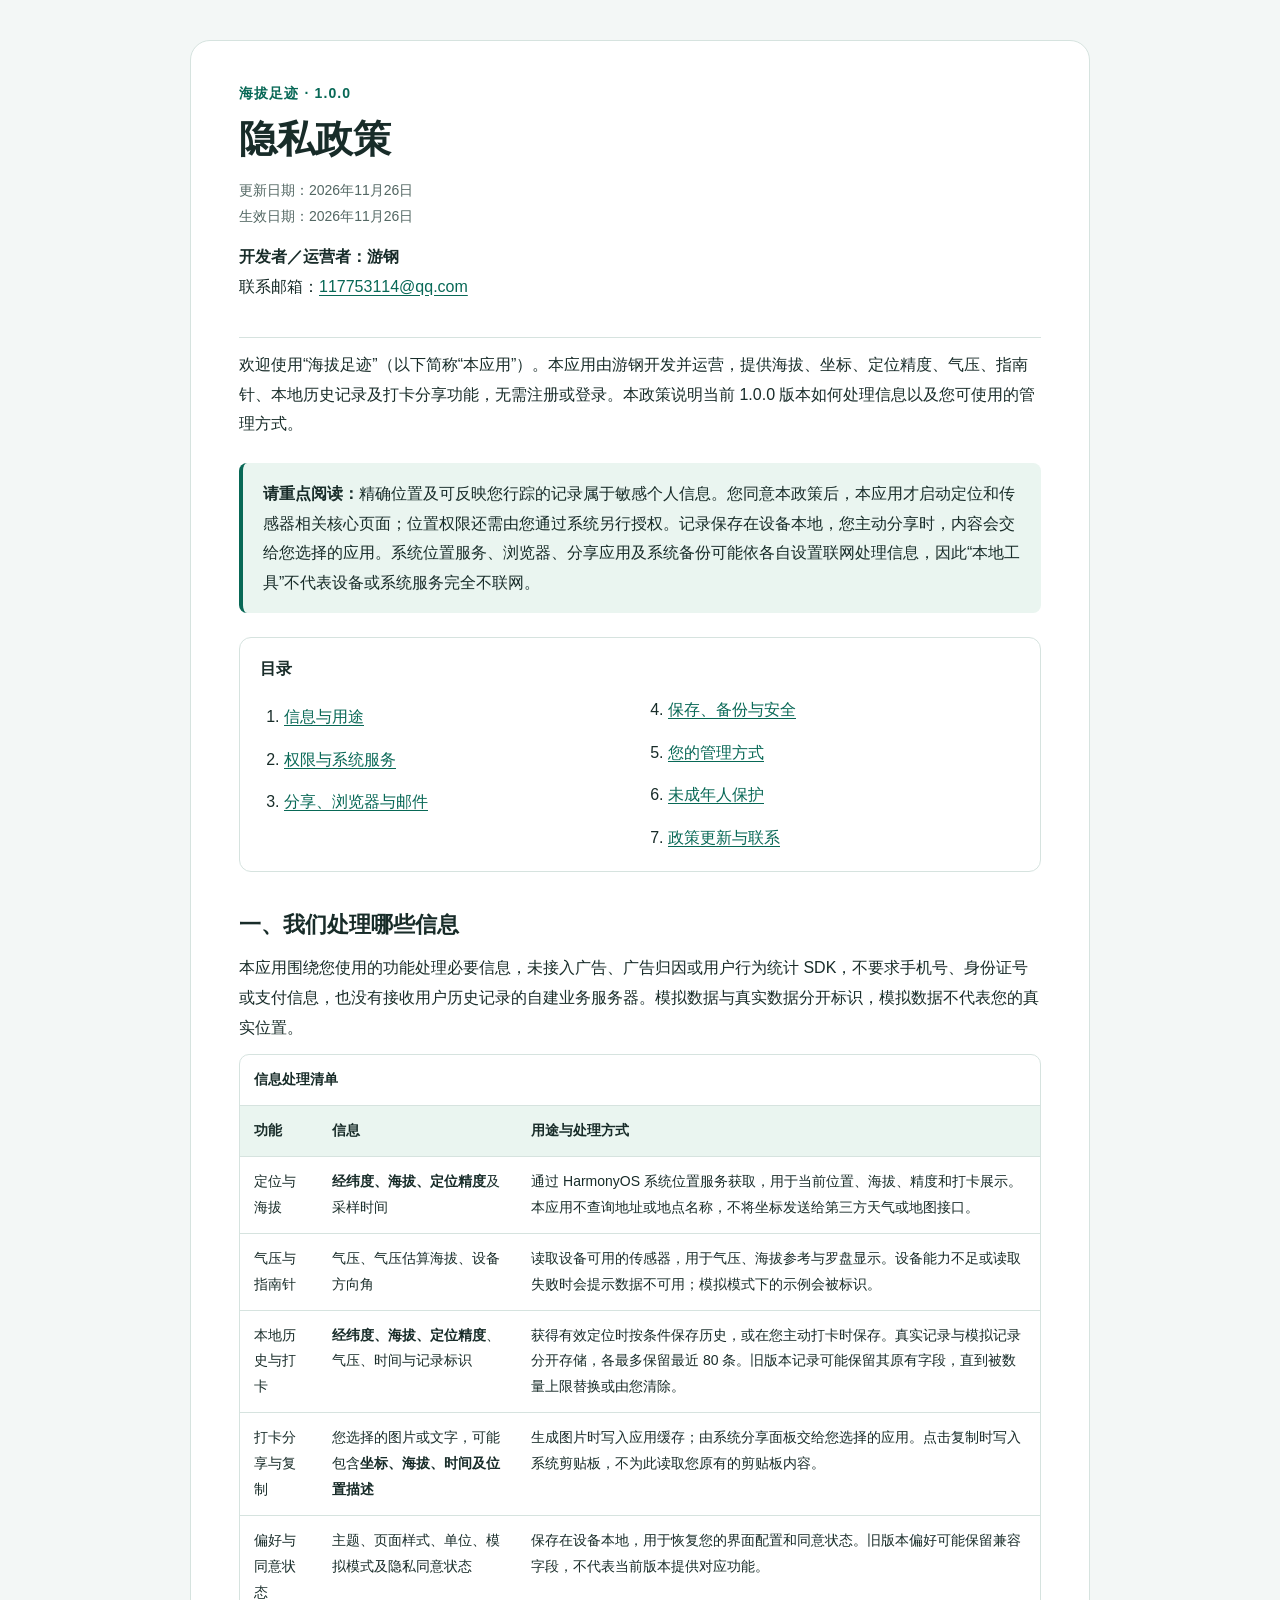
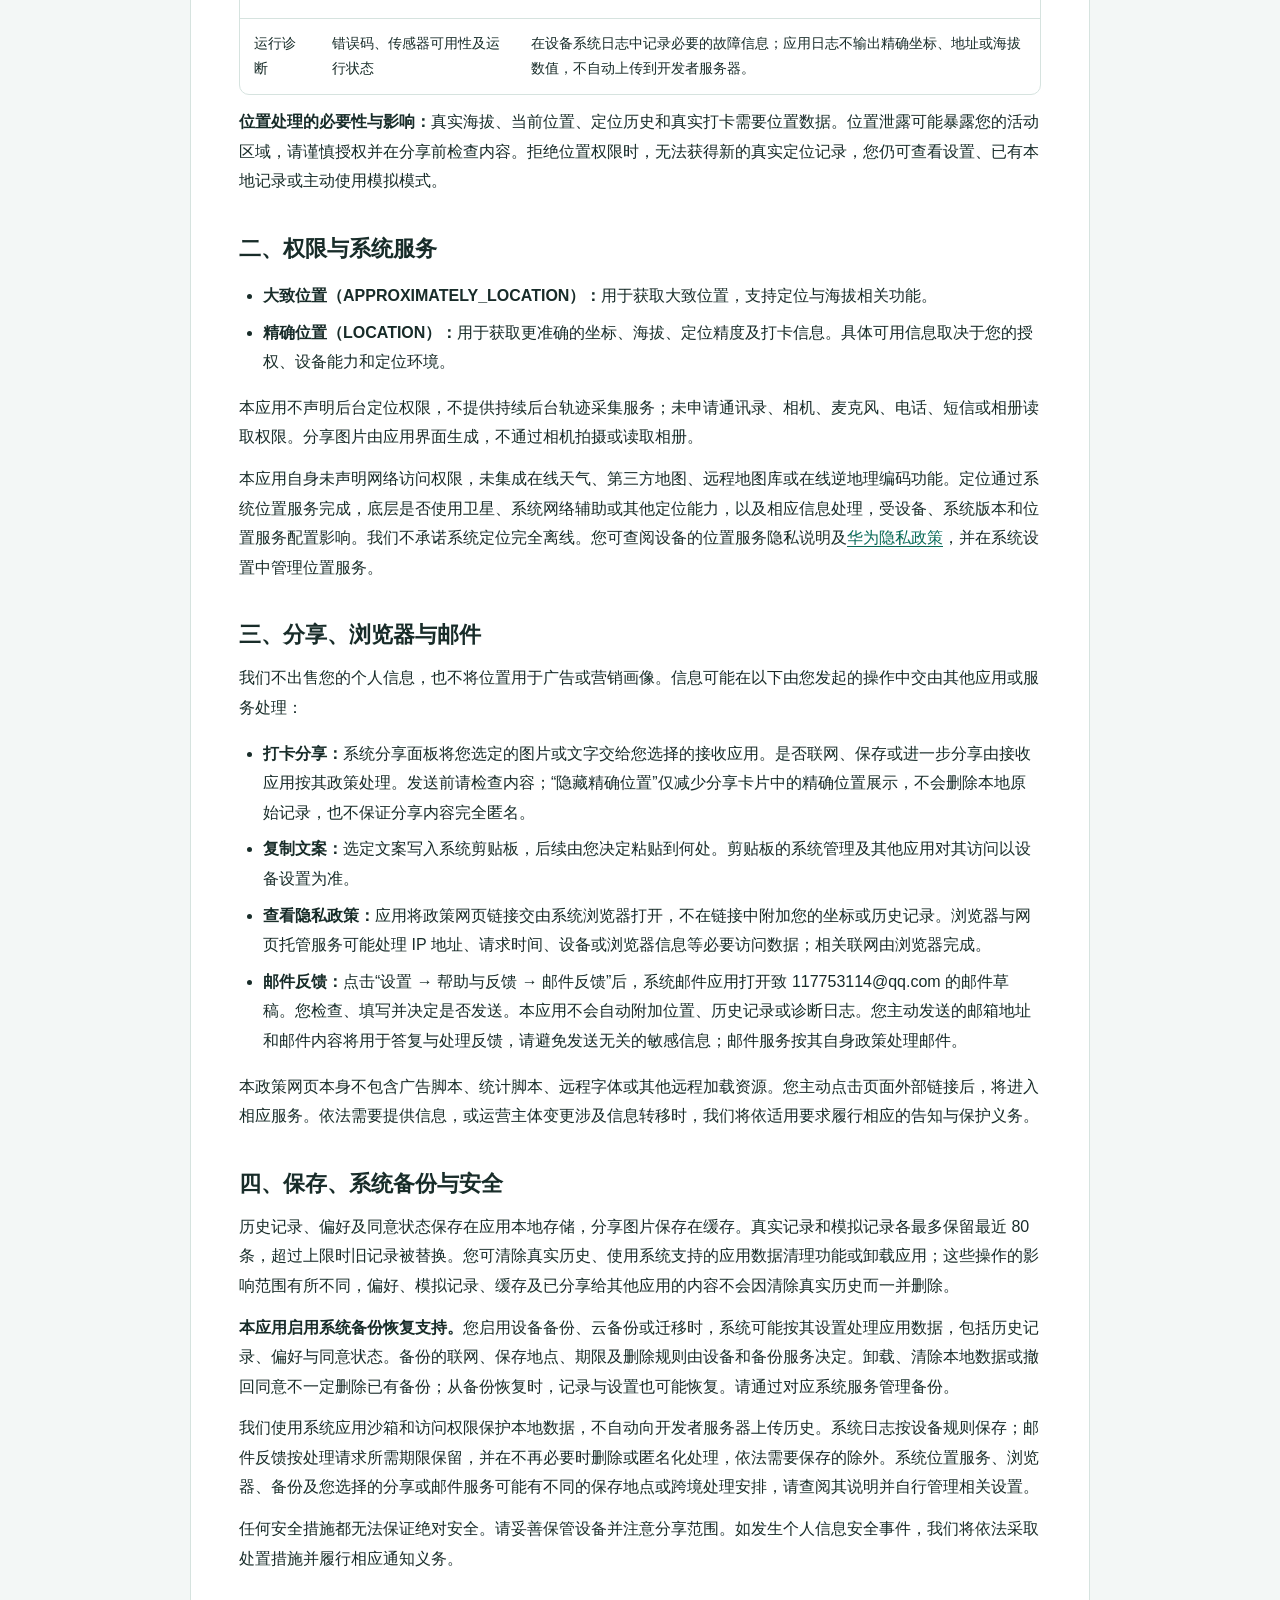
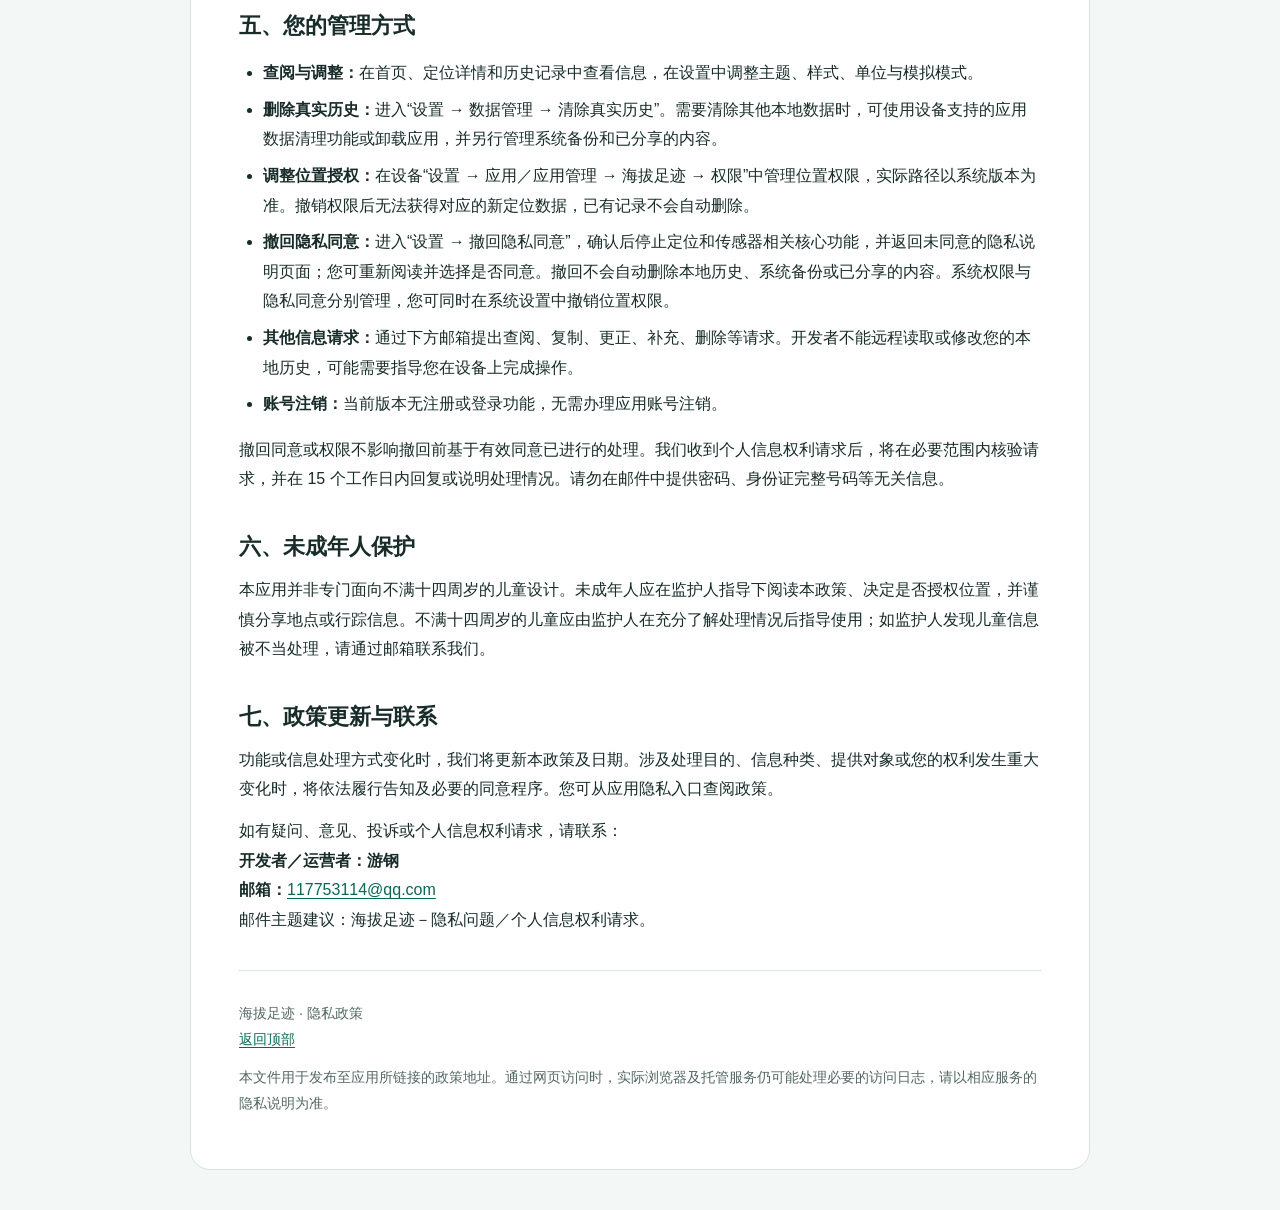
==== commit 28b99ca2: "Align Altitude Footprints privacy policy app name" ====
--- a/AltitudeFootprints-privacy.html
+++ b/AltitudeFootprints-privacy.html
@@ -4,8 +4,8 @@
   <meta charset="utf-8">
   <meta name="viewport" content="width=device-width, initial-scale=1">
   <meta name="color-scheme" content="light dark">
-  <meta name="description" content="海拔足迹软件隐私政策：了解系统定位、传感器、本地记录、主动分享、系统备份及隐私同意管理。">
-  <title>海拔足迹软件 · 隐私政策</title>
+  <meta name="description" content="海拔足迹隐私政策：了解系统定位、传感器、本地记录、主动分享、系统备份及隐私同意管理。">
+  <title>海拔足迹 · 隐私政策</title>
   <style>
     :root {
       color-scheme: light dark;
@@ -73,13 +73,13 @@
 <body>
   <main>
     <header>
-      <p class="eyebrow">海拔足迹软件 · 1.0.0</p>
+      <p class="eyebrow">海拔足迹 · 1.0.0</p>
       <h1>隐私政策</h1>
       <p class="meta">更新日期：<time datetime="2026-11-26">2026年11月26日</time><br>生效日期：<time datetime="2026-11-26">2026年11月26日</time></p>
       <p><strong>开发者／运营者：游钢</strong><br>联系邮箱：<a href="mailto:117753114@qq.com">117753114@qq.com</a></p>
     </header>
 
-    <p>欢迎使用“海拔足迹软件”（以下简称“本应用”）。本应用由游钢开发并运营，提供海拔、坐标、定位精度、气压、指南针、本地历史记录及打卡分享功能，无需注册或登录。本政策说明当前 1.0.0 版本如何处理信息以及您可使用的管理方式。</p>
+    <p>欢迎使用“海拔足迹”（以下简称“本应用”）。本应用由游钢开发并运营，提供海拔、坐标、定位精度、气压、指南针、本地历史记录及打卡分享功能，无需注册或登录。本政策说明当前 1.0.0 版本如何处理信息以及您可使用的管理方式。</p>
     <div class="notice">
       <strong>请重点阅读：</strong>精确位置及可反映您行踪的记录属于敏感个人信息。您同意本政策后，本应用才启动定位和传感器相关核心页面；位置权限还需由您通过系统另行授权。记录保存在设备本地，您主动分享时，内容会交给您选择的应用。系统位置服务、浏览器、分享应用及系统备份可能依各自设置联网处理信息，因此“本地工具”不代表设备或系统服务完全不联网。
     </div>
@@ -152,7 +152,7 @@
       <ul>
         <li><strong>查阅与调整：</strong>在首页、定位详情和历史记录中查看信息，在设置中调整主题、样式、单位与模拟模式。</li>
         <li><strong>删除真实历史：</strong>进入“设置 → 数据管理 → 清除真实历史”。需要清除其他本地数据时，可使用设备支持的应用数据清理功能或卸载应用，并另行管理系统备份和已分享的内容。</li>
-        <li><strong>调整位置授权：</strong>在设备“设置 → 应用／应用管理 → 海拔足迹软件 → 权限”中管理位置权限，实际路径以系统版本为准。撤销权限后无法获得对应的新定位数据，已有记录不会自动删除。</li>
+        <li><strong>调整位置授权：</strong>在设备“设置 → 应用／应用管理 → 海拔足迹 → 权限”中管理位置权限，实际路径以系统版本为准。撤销权限后无法获得对应的新定位数据，已有记录不会自动删除。</li>
         <li><strong>撤回隐私同意：</strong>进入“设置 → 撤回隐私同意”，确认后停止定位和传感器相关核心功能，并返回未同意的隐私说明页面；您可重新阅读并选择是否同意。撤回不会自动删除本地历史、系统备份或已分享的内容。系统权限与隐私同意分别管理，您可同时在系统设置中撤销位置权限。</li>
         <li><strong>其他信息请求：</strong>通过下方邮箱提出查阅、复制、更正、补充、删除等请求。开发者不能远程读取或修改您的本地历史，可能需要指导您在设备上完成操作。</li>
         <li><strong>账号注销：</strong>当前版本无注册或登录功能，无需办理应用账号注销。</li>
@@ -168,11 +168,11 @@
     <section id="updates" aria-labelledby="updates-title">
       <h2 id="updates-title">七、政策更新与联系</h2>
       <p>功能或信息处理方式变化时，我们将更新本政策及日期。涉及处理目的、信息种类、提供对象或您的权利发生重大变化时，将依法履行告知及必要的同意程序。您可从应用隐私入口查阅政策。</p>
-      <p>如有疑问、意见、投诉或个人信息权利请求，请联系：<br><strong>开发者／运营者：游钢</strong><br><strong>邮箱：</strong><a href="mailto:117753114@qq.com">117753114@qq.com</a><br>邮件主题建议：海拔足迹软件－隐私问题／个人信息权利请求。</p>
+      <p>如有疑问、意见、投诉或个人信息权利请求，请联系：<br><strong>开发者／运营者：游钢</strong><br><strong>邮箱：</strong><a href="mailto:117753114@qq.com">117753114@qq.com</a><br>邮件主题建议：海拔足迹－隐私问题／个人信息权利请求。</p>
     </section>
 
     <footer>
-      <p>海拔足迹软件 · 隐私政策<br><a href="#">返回顶部</a></p>
+      <p>海拔足迹 · 隐私政策<br><a href="#">返回顶部</a></p>
       <p>本文件用于发布至应用所链接的政策地址。通过网页访问时，实际浏览器及托管服务仍可能处理必要的访问日志，请以相应服务的隐私说明为准。</p>
     </footer>
   </main>
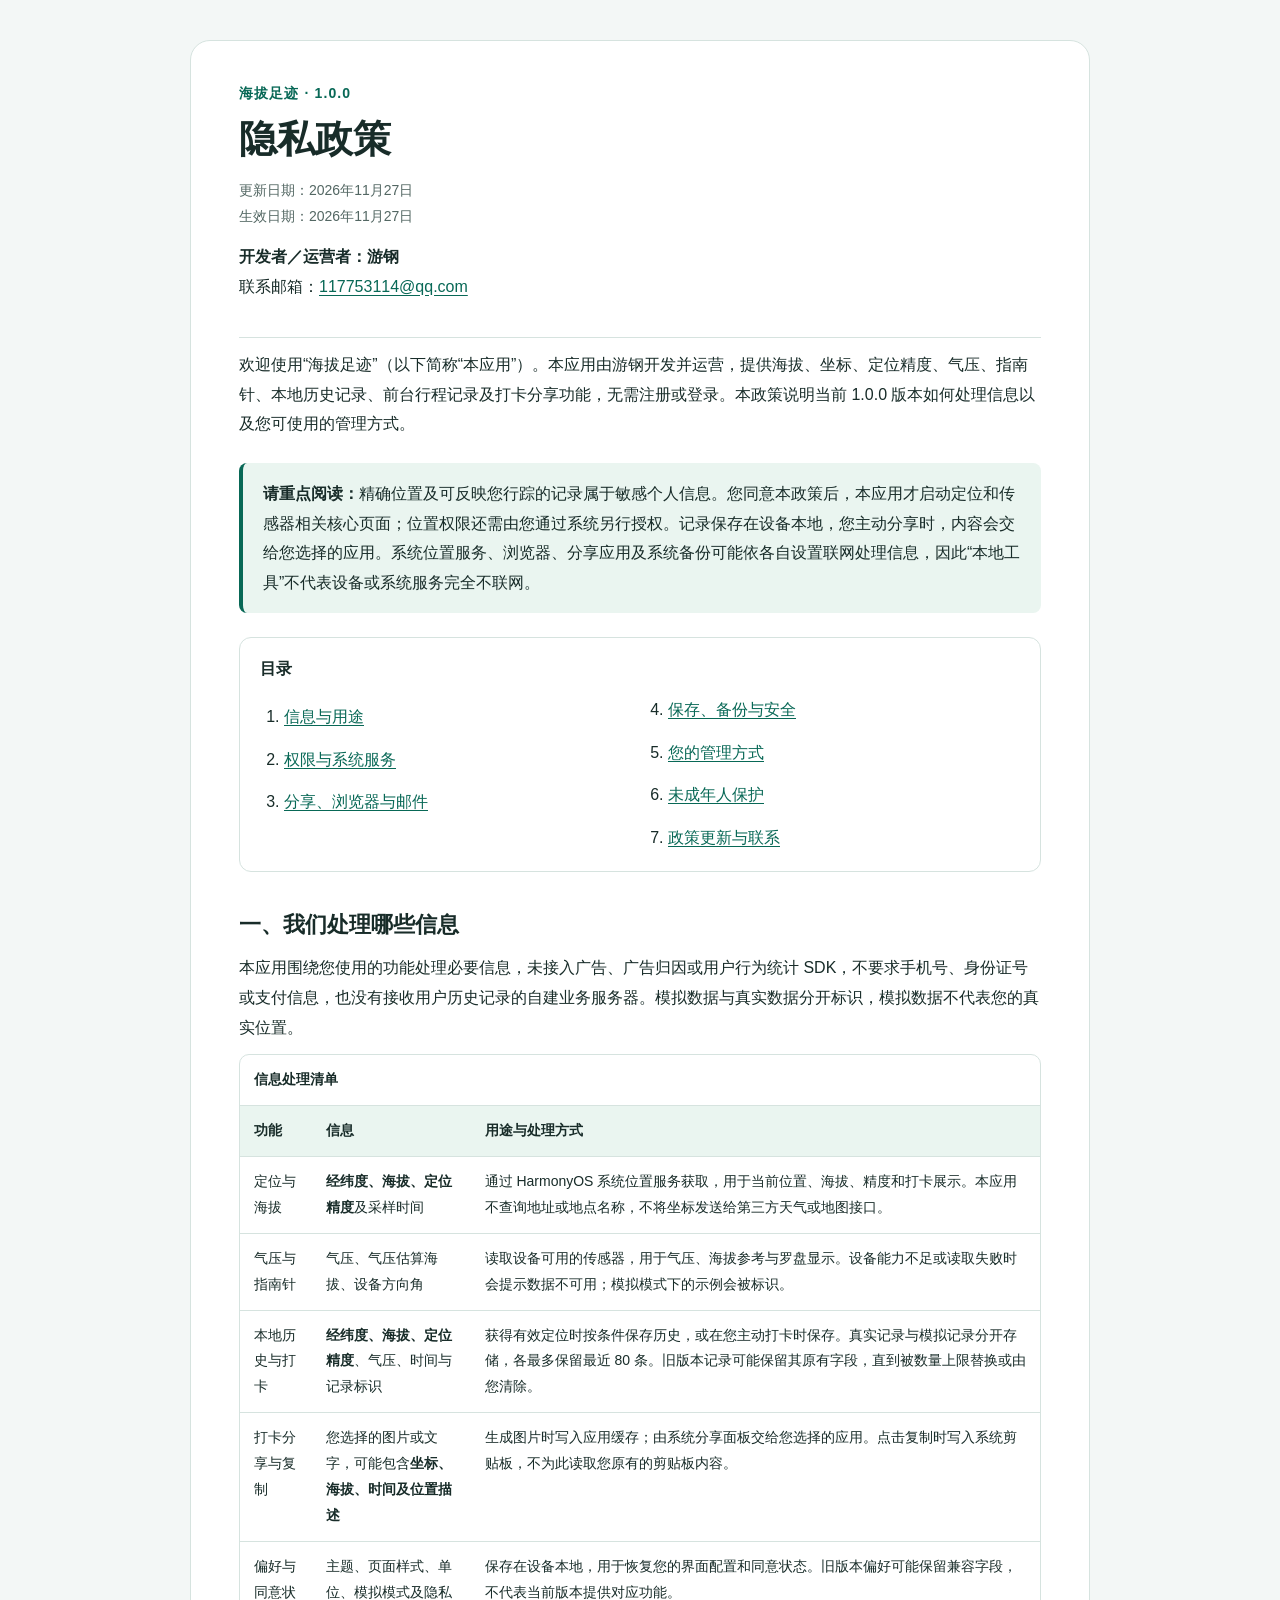
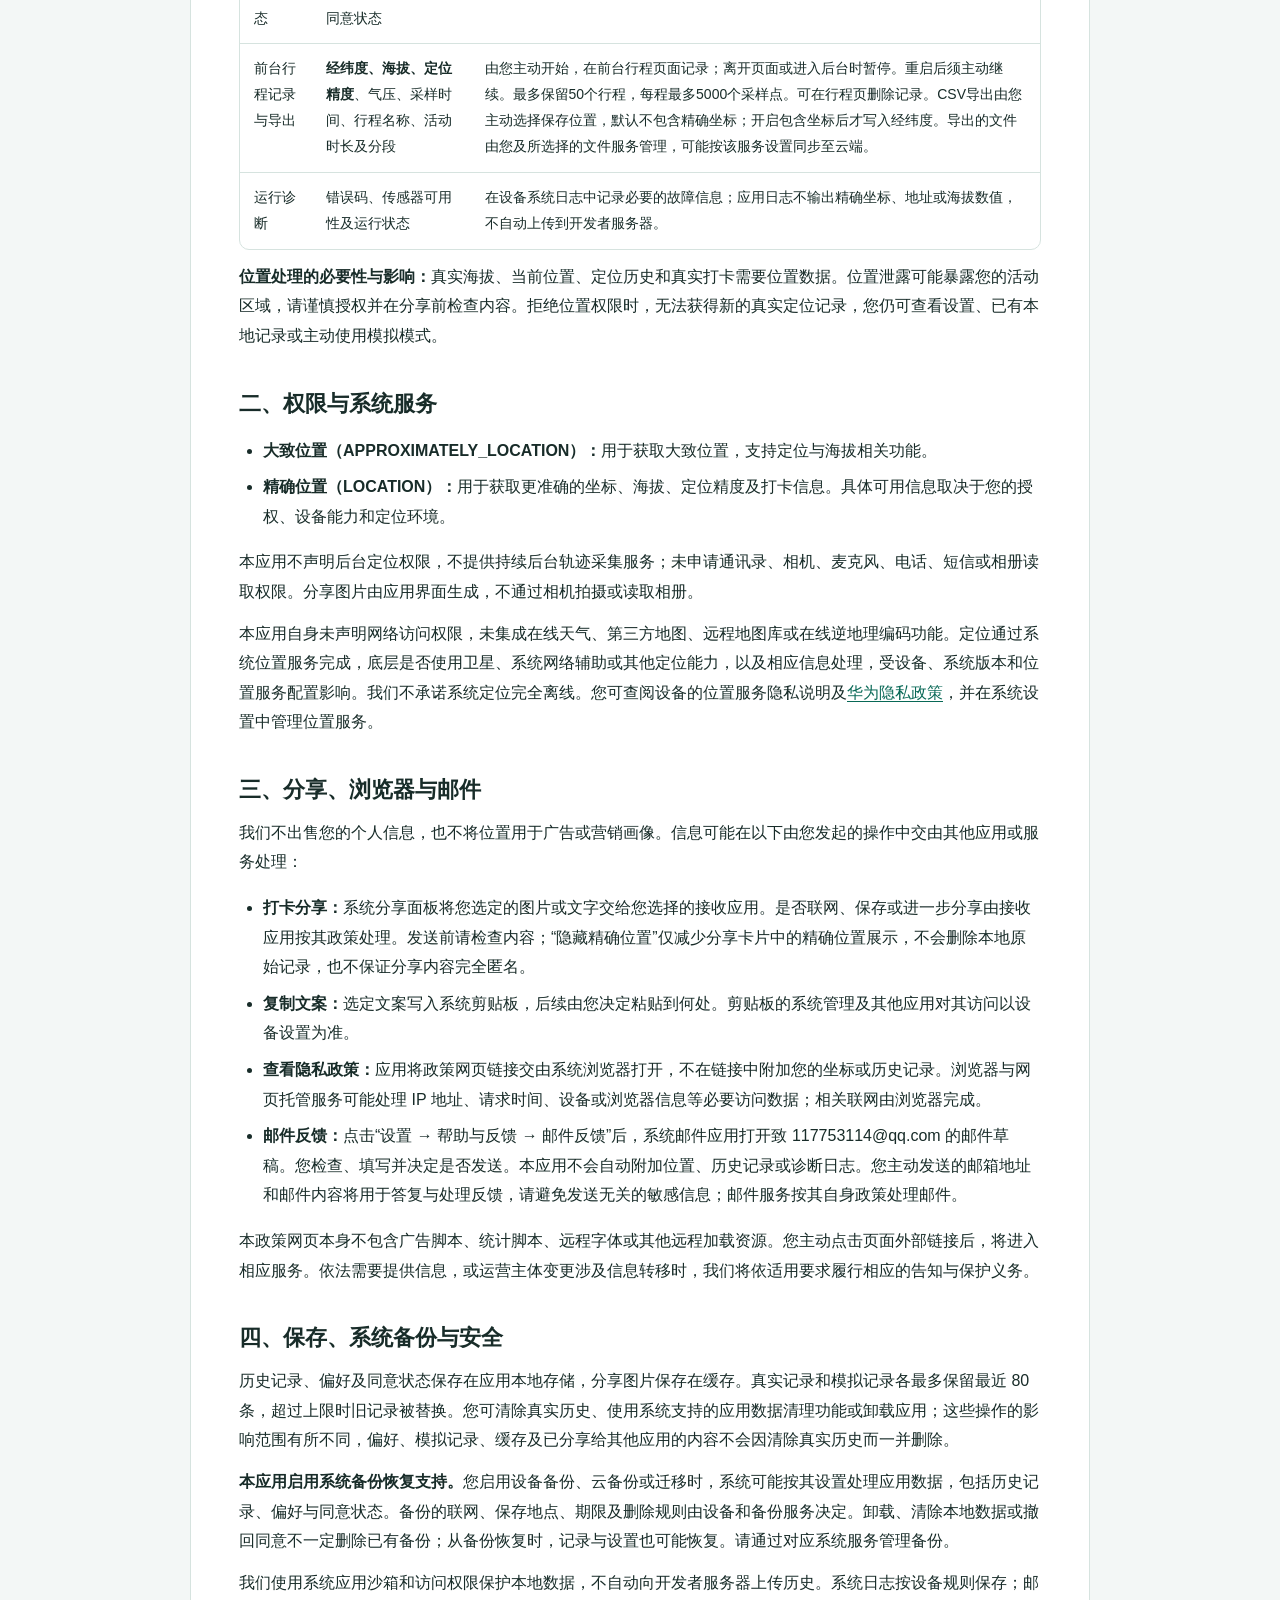
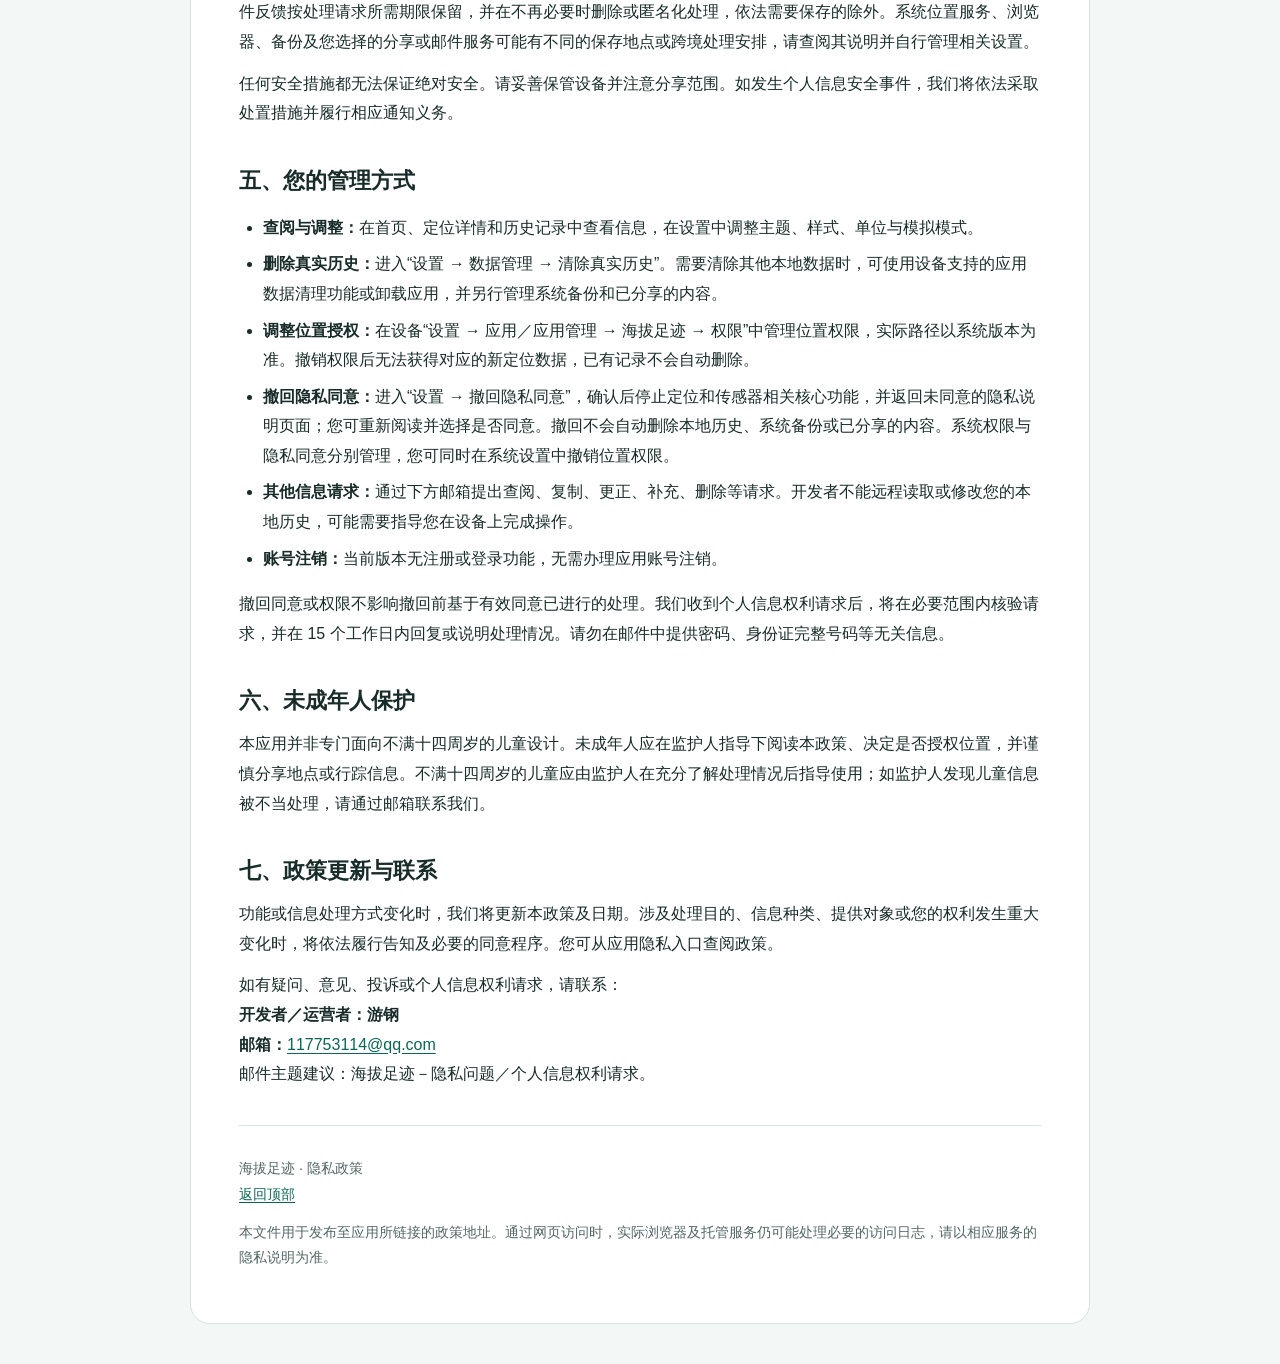
==== commit 5123cb7c: "Document foreground trips and CSV export privacy" ====
--- a/AltitudeFootprints-privacy.html
+++ b/AltitudeFootprints-privacy.html
@@ -75,11 +75,11 @@
     <header>
       <p class="eyebrow">海拔足迹 · 1.0.0</p>
       <h1>隐私政策</h1>
-      <p class="meta">更新日期：<time datetime="2026-11-26">2026年11月26日</time><br>生效日期：<time datetime="2026-11-26">2026年11月26日</time></p>
+      <p class="meta">更新日期：<time datetime="2026-11-27">2026年11月27日</time><br>生效日期：<time datetime="2026-11-27">2026年11月27日</time></p>
       <p><strong>开发者／运营者：游钢</strong><br>联系邮箱：<a href="mailto:117753114@qq.com">117753114@qq.com</a></p>
     </header>
 
-    <p>欢迎使用“海拔足迹”（以下简称“本应用”）。本应用由游钢开发并运营，提供海拔、坐标、定位精度、气压、指南针、本地历史记录及打卡分享功能，无需注册或登录。本政策说明当前 1.0.0 版本如何处理信息以及您可使用的管理方式。</p>
+    <p>欢迎使用“海拔足迹”（以下简称“本应用”）。本应用由游钢开发并运营，提供海拔、坐标、定位精度、气压、指南针、本地历史记录、前台行程记录及打卡分享功能，无需注册或登录。本政策说明当前 1.0.0 版本如何处理信息以及您可使用的管理方式。</p>
     <div class="notice">
       <strong>请重点阅读：</strong>精确位置及可反映您行踪的记录属于敏感个人信息。您同意本政策后，本应用才启动定位和传感器相关核心页面；位置权限还需由您通过系统另行授权。记录保存在设备本地，您主动分享时，内容会交给您选择的应用。系统位置服务、浏览器、分享应用及系统备份可能依各自设置联网处理信息，因此“本地工具”不代表设备或系统服务完全不联网。
     </div>
@@ -110,6 +110,7 @@
             <tr><td>本地历史与打卡</td><td><strong>经纬度、海拔、定位精度</strong>、气压、时间与记录标识</td><td>获得有效定位时按条件保存历史，或在您主动打卡时保存。真实记录与模拟记录分开存储，各最多保留最近 80 条。旧版本记录可能保留其原有字段，直到被数量上限替换或由您清除。</td></tr>
             <tr><td>打卡分享与复制</td><td>您选择的图片或文字，可能包含<strong>坐标、海拔、时间及位置描述</strong></td><td>生成图片时写入应用缓存；由系统分享面板交给您选择的应用。点击复制时写入系统剪贴板，不为此读取您原有的剪贴板内容。</td></tr>
             <tr><td>偏好与同意状态</td><td>主题、页面样式、单位、模拟模式及隐私同意状态</td><td>保存在设备本地，用于恢复您的界面配置和同意状态。旧版本偏好可能保留兼容字段，不代表当前版本提供对应功能。</td></tr>
+            <tr><td>前台行程记录与导出</td><td><strong>经纬度、海拔、定位精度</strong>、气压、采样时间、行程名称、活动时长及分段</td><td>由您主动开始，在前台行程页面记录；离开页面或进入后台时暂停。重启后须主动继续。最多保留50个行程，每程最多5000个采样点。可在行程页删除记录。CSV导出由您主动选择保存位置，默认不包含精确坐标；开启包含坐标后才写入经纬度。导出的文件由您及所选择的文件服务管理，可能按该服务设置同步至云端。</td></tr>
             <tr><td>运行诊断</td><td>错误码、传感器可用性及运行状态</td><td>在设备系统日志中记录必要的故障信息；应用日志不输出精确坐标、地址或海拔数值，不自动上传到开发者服务器。</td></tr>
           </tbody>
         </table>
